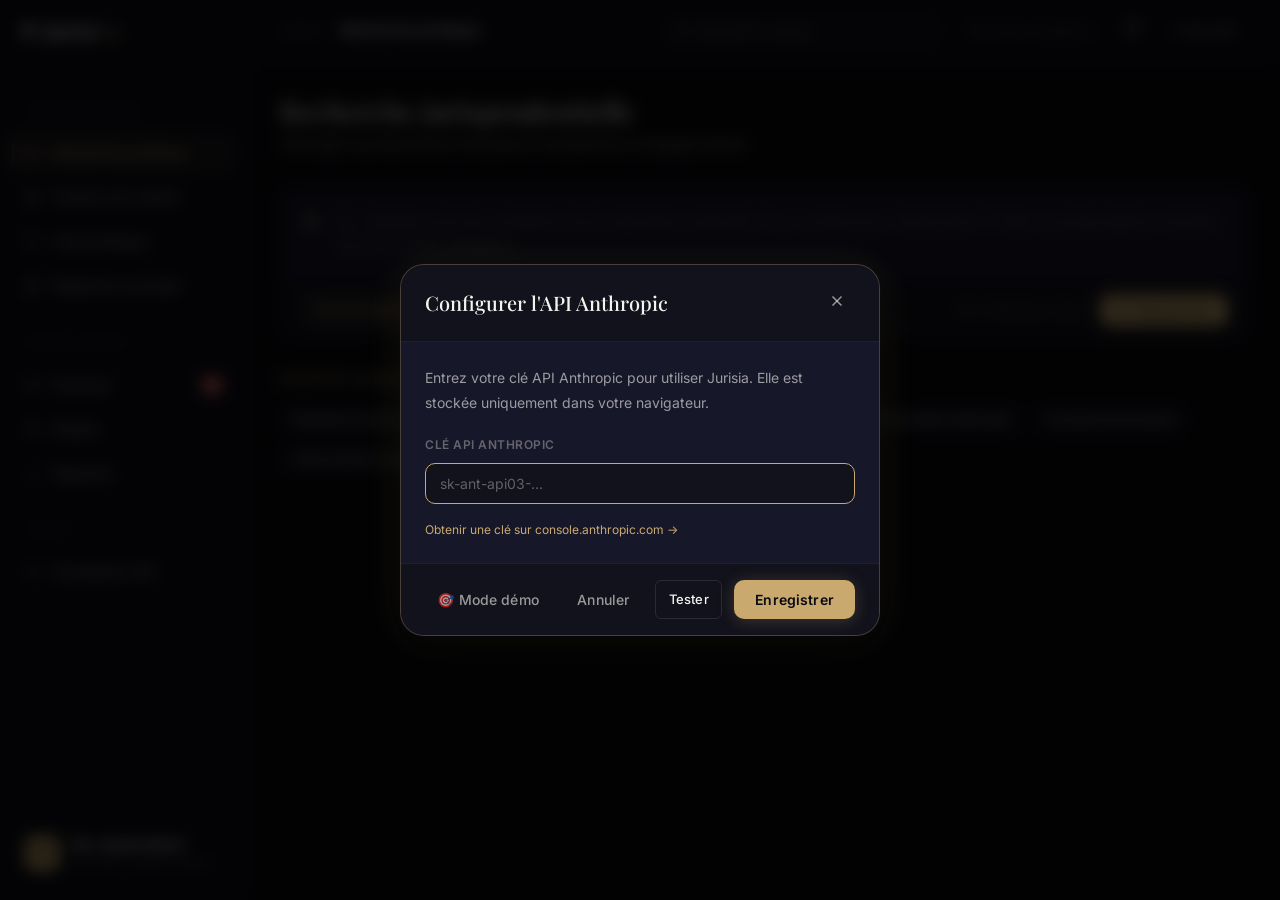
==== dashboard.html @ a49a8536 "premier commit Jurisia" ====
<!DOCTYPE html>
<html lang="fr">
<head>
  <meta charset="UTF-8" />
  <meta name="viewport" content="width=device-width, initial-scale=1.0" />
  <title>Jurisia — Dashboard</title>
  <link rel="stylesheet" href="styles.css" />
</head>
<body>

<div class="app-shell">

  <!-- ══ SIDEBAR ══ -->
  <aside class="sidebar" id="sidebar">
    <div class="sidebar-header">
      <a href="index.html" class="logo">
        <span class="logo-icon">⚖</span>
        Jurisi<span class="logo-accent">a</span>
      </a>
    </div>

    <nav class="sidebar-nav">
      <span class="nav-group-label">Tableau de bord</span>
      <div class="nav-item active" data-view="recherche">
        <svg width="17" height="17" viewBox="0 0 24 24" fill="none" stroke="currentColor" stroke-width="1.8"><circle cx="11" cy="11" r="8"/><path d="m21 21-4.35-4.35"/></svg>
        Recherche juridique
      </div>
      <div class="nav-item" data-view="analyse">
        <svg width="17" height="17" viewBox="0 0 24 24" fill="none" stroke="currentColor" stroke-width="1.8"><path d="M14 2H6a2 2 0 0 0-2 2v16a2 2 0 0 0 2 2h12a2 2 0 0 0 2-2V8z"/><polyline points="14 2 14 8 20 8"/><line x1="16" y1="13" x2="8" y2="13"/><line x1="16" y1="17" x2="8" y2="17"/></svg>
        Analyse de contrat
      </div>
      <div class="nav-item" data-view="chat">
        <svg width="17" height="17" viewBox="0 0 24 24" fill="none" stroke="currentColor" stroke-width="1.8"><path d="M21 15a2 2 0 0 1-2 2H7l-4 4V5a2 2 0 0 1 2-2h14a2 2 0 0 1 2 2z"/></svg>
        Chat juridique
      </div>
      <div class="nav-item" data-view="redaction">
        <svg width="17" height="17" viewBox="0 0 24 24" fill="none" stroke="currentColor" stroke-width="1.8"><path d="M11 4H4a2 2 0 0 0-2 2v14a2 2 0 0 0 2 2h14a2 2 0 0 0 2-2v-7"/><path d="M18.5 2.5a2.121 2.121 0 0 1 3 3L12 15l-4 1 1-4 9.5-9.5z"/></svg>
        Rédaction assistée
      </div>

      <span class="nav-group-label">Espace cabinet</span>
      <div class="nav-item" data-view="dossiers">
        <svg width="17" height="17" viewBox="0 0 24 24" fill="none" stroke="currentColor" stroke-width="1.8"><path d="M22 19a2 2 0 0 1-2 2H4a2 2 0 0 1-2-2V5a2 2 0 0 1 2-2h5l2 3h9a2 2 0 0 1 2 2z"/></svg>
        Dossiers
        <span class="nav-badge">12</span>
      </div>
      <div class="nav-item" data-view="equipe">
        <svg width="17" height="17" viewBox="0 0 24 24" fill="none" stroke="currentColor" stroke-width="1.8"><path d="M17 21v-2a4 4 0 0 0-4-4H5a4 4 0 0 0-4 4v2"/><circle cx="9" cy="7" r="4"/><path d="M23 21v-2a4 4 0 0 0-3-3.87"/><path d="M16 3.13a4 4 0 0 1 0 7.75"/></svg>
        Équipe
      </div>
      <div class="nav-item" data-view="rapports">
        <svg width="17" height="17" viewBox="0 0 24 24" fill="none" stroke="currentColor" stroke-width="1.8"><line x1="18" y1="20" x2="18" y2="10"/><line x1="12" y1="20" x2="12" y2="4"/><line x1="6" y1="20" x2="6" y2="14"/></svg>
        Rapports
      </div>

      <span class="nav-group-label">Compte</span>
      <div class="nav-item" data-view="parametres">
        <svg width="17" height="17" viewBox="0 0 24 24" fill="none" stroke="currentColor" stroke-width="1.8"><circle cx="12" cy="12" r="3"/><path d="M19.07 4.93a10 10 0 0 1 0 14.14M4.93 4.93a10 10 0 0 0 0 14.14"/><path d="M12 2v2M12 20v2M2 12h2M20 12h2"/></svg>
        Paramètres API
      </div>
    </nav>

    <div class="sidebar-footer">
      <div class="user-card">
        <div class="user-avatar">SM</div>
        <div class="user-info">
          <div class="user-name">Me. Sophie Martin</div>
          <div class="user-role">Associée · Cabinet Dupont</div>
        </div>
      </div>
    </div>
  </aside>

  <!-- ══ TOPBAR ══ -->
  <header class="topbar">
    <div class="topbar-breadcrumb">
      <span class="breadcrumb-root">Jurisia</span>
      <span class="breadcrumb-sep">›</span>
      <span class="breadcrumb-current" id="breadcrumbCurrent">Recherche juridique</span>
    </div>
    <div class="topbar-search">
      <svg width="15" height="15" viewBox="0 0 24 24" fill="none" stroke="currentColor" stroke-width="2"><circle cx="11" cy="11" r="8"/><path d="m21 21-4.35-4.35"/></svg>
      <input type="text" placeholder="Recherche rapide…" id="topbarSearch" />
    </div>
    <div class="topbar-actions">
      <div class="api-status" id="apiStatusBtn" title="Configurer l'API">
        <div class="api-status-dot" id="apiStatusDot"></div>
        <span id="apiStatusText">API non configurée</span>
      </div>
      <button class="btn-icon" title="Notifications" style="position:relative;" id="notifBtn">
        <svg width="18" height="18" viewBox="0 0 24 24" fill="none" stroke="currentColor" stroke-width="1.8"><path d="M18 8A6 6 0 0 0 6 8c0 7-3 9-3 9h18s-3-2-3-9"/><path d="M13.73 21a2 2 0 0 1-3.46 0"/></svg>
        <span class="notif-dot"></span>
      </button>
      <a href="index.html" class="btn btn-ghost btn-sm">← Accueil</a>
    </div>
  </header>

  <!-- ══ MAIN CONTENT ══ -->
  <main class="main-content" id="mainContent">

    <!-- ────── VIEW: RECHERCHE ────── -->
    <section class="view active" id="view-recherche">
      <div class="view-header">
        <div>
          <h1 class="view-title">Recherche jurisprudentielle</h1>
          <p class="view-subtitle">Interrogez la jurisprudence française et européenne en langage naturel</p>
        </div>
      </div>

      <div class="search-bar-wrap">
        <div class="search-bar-inner">
          <svg width="20" height="20" viewBox="0 0 24 24" fill="none" stroke="currentColor" stroke-width="1.8"><circle cx="11" cy="11" r="8"/><path d="m21 21-4.35-4.35"/></svg>
          <textarea
            id="searchQuery"
            class="search-textarea"
            placeholder="Ex : Quelles sont les conditions de la résolution judiciaire d'un contrat pour inexécution ? Citez la jurisprudence récente de la Cour de cassation."
            rows="2"
          ></textarea>
        </div>
        <div class="search-bar-footer">
          <div class="source-chips">
            <label class="chip active"><input type="checkbox" value="cassation" checked class="src-filter" hidden /> Cour de cassation</label>
            <label class="chip active"><input type="checkbox" value="conseil_etat" checked class="src-filter" hidden /> Conseil d'État</label>
            <label class="chip active"><input type="checkbox" value="cjue" checked class="src-filter" hidden /> CJUE</label>
            <label class="chip"><input type="checkbox" value="legifrance" class="src-filter" hidden /> Légifrance</label>
          </div>
          <div style="display:flex;align-items:center;gap:var(--space-3);">
            <span class="search-hint">⌘ + Entrée pour lancer</span>
            <button class="btn btn-primary btn-sm" id="searchBtn">
              <svg width="15" height="15" viewBox="0 0 24 24" fill="none" stroke="currentColor" stroke-width="2.5"><circle cx="11" cy="11" r="8"/><path d="m21 21-4.35-4.35"/></svg>
              Rechercher
            </button>
          </div>
        </div>
      </div>

      <!-- Loading -->
      <div id="searchLoading" class="hidden" style="display:flex;align-items:center;gap:var(--space-4);padding:var(--space-8) 0;color:var(--text-2);font-size:14px;">
        <div class="spinner"></div>
        <span>Analyse de la jurisprudence en cours…</span>
      </div>

      <!-- Results -->
      <div id="searchResults" class="results-section hidden">
        <div class="results-header">
          <span class="results-count" id="resultsCount"></span>
          <button class="btn btn-ghost btn-sm" id="copySearchBtn">
            <svg width="14" height="14" viewBox="0 0 24 24" fill="none" stroke="currentColor" stroke-width="2"><rect x="9" y="9" width="13" height="13" rx="2"/><path d="M5 15H4a2 2 0 0 1-2-2V4a2 2 0 0 1 2-2h9a2 2 0 0 1 2 2v1"/></svg>
            Copier
          </button>
        </div>

        <!-- AI synthesis stream -->
        <div class="card" style="margin-bottom:var(--space-5);">
          <div style="display:flex;align-items:center;gap:var(--space-3);margin-bottom:var(--space-4);padding-bottom:var(--space-4);border-bottom:1px solid var(--border);">
            <div style="width:32px;height:32px;background:var(--gold-pale);border:1px solid var(--border-gold);border-radius:var(--r-sm);display:flex;align-items:center;justify-content:center;color:var(--gold);font-size:14px;font-weight:700;flex-shrink:0;">⚖</div>
            <span style="font-size:12px;font-weight:600;color:var(--gold);letter-spacing:0.5px;text-transform:uppercase;">Synthèse IA — Claude Opus 4.6</span>
          </div>
          <div id="searchSynthesis" class="md-content" style="font-size:14px;line-height:1.8;"></div>
        </div>

        <!-- Individual result cards -->
        <div id="resultCards"></div>
      </div>

      <!-- Example queries -->
      <div id="searchPlaceholder" style="margin-top:var(--space-8);">
        <p class="section-label" style="margin-bottom:var(--space-4);">Requêtes suggérées</p>
        <div style="display:flex;flex-wrap:wrap;gap:var(--space-3);">
          <button class="chip" data-query="Conditions de résiliation anticipée d'un contrat à durée déterminée">Résiliation anticipée CDT</button>
          <button class="chip" data-query="Responsabilité délictuelle du commettant du fait de ses préposés selon la jurisprudence récente">Responsabilité du commettant</button>
          <button class="chip" data-query="Validité et limites des clauses de non-concurrence en droit du travail français">Clause de non-concurrence</button>
          <button class="chip" data-query="Prescription de l'action en responsabilité civile extracontractuelle : délais et point de départ">Prescription délictuelle</button>
          <button class="chip" data-query="Conditions d'application du principe de précaution en droit administratif">Principe de précaution</button>
          <button class="chip" data-query="Nullité d'une clause abusive dans un contrat de consommation selon la CJUE">Clause abusive CJUE</button>
        </div>
      </div>
    </section>

    <!-- ────── VIEW: ANALYSE ────── -->
    <section class="view" id="view-analyse">
      <div class="view-header">
        <div>
          <h1 class="view-title">Analyse de contrat</h1>
          <p class="view-subtitle">Score de risque IA, détection des clauses critiques, recommandations de négociation</p>
        </div>
      </div>

      <div class="two-col" style="align-items:start;">
        <!-- Left: Upload + Config -->
        <div style="display:flex;flex-direction:column;gap:var(--space-5);">
          <div class="upload-zone" id="uploadZone">
            <input type="file" id="fileInput" accept=".pdf,.doc,.docx,.txt,.eml" />
            <div class="upload-icon">
              <svg width="26" height="26" viewBox="0 0 24 24" fill="none" stroke="currentColor" stroke-width="1.6"><path d="M21 15v4a2 2 0 0 1-2 2H5a2 2 0 0 1-2-2v-4"/><polyline points="17 8 12 3 7 8"/><line x1="12" y1="3" x2="12" y2="15"/></svg>
            </div>
            <h3>Déposez votre document</h3>
            <p>PDF, Word, e-mail — jusqu'à 1 000 pages<br/><span class="link">ou parcourir vos fichiers</span></p>
          </div>

          <!-- File info (shown after upload) -->
          <div id="fileInfo" class="card hidden" style="display:flex;align-items:center;gap:var(--space-4);">
            <div style="width:40px;height:40px;background:var(--gold-pale);border:1px solid var(--border-gold);border-radius:var(--r-md);display:flex;align-items:center;justify-content:center;color:var(--gold);flex-shrink:0;">
              <svg width="20" height="20" viewBox="0 0 24 24" fill="none" stroke="currentColor" stroke-width="1.8"><path d="M14 2H6a2 2 0 0 0-2 2v16a2 2 0 0 0 2 2h12a2 2 0 0 0 2-2V8z"/><polyline points="14 2 14 8 20 8"/></svg>
            </div>
            <div style="flex:1;overflow:hidden;">
              <div id="fileName" style="font-size:14px;font-weight:500;color:var(--text);white-space:nowrap;overflow:hidden;text-overflow:ellipsis;"></div>
              <div id="fileSize" style="font-size:12px;color:var(--text-3);"></div>
            </div>
            <button class="btn-icon" id="removeFile" title="Supprimer">
              <svg width="16" height="16" viewBox="0 0 24 24" fill="none" stroke="currentColor" stroke-width="2"><line x1="18" y1="6" x2="6" y2="18"/><line x1="6" y1="6" x2="18" y2="18"/></svg>
            </button>
          </div>

          <div class="config-panel">
            <p class="config-title">Options d'analyse</p>
            <div class="config-options">
              <label class="config-opt"><input type="checkbox" id="optClauses" checked /> Clauses clés et risques individuels</label>
              <label class="config-opt"><input type="checkbox" id="optScore" checked /> Score de risque global (0–100)</label>
              <label class="config-opt"><input type="checkbox" id="optJuris" checked /> Références jurisprudentielles</label>
              <label class="config-opt"><input type="checkbox" id="optReco" checked /> Recommandations de négociation</label>
            </div>
            <div style="display:flex;flex-direction:column;gap:var(--space-2);margin-bottom:var(--space-5);">
              <label class="field-label" style="font-size:11px;color:var(--text-3);text-transform:uppercase;letter-spacing:0.5px;">Langue de sortie</label>
              <select class="editor-select" id="analysisLang">
                <option value="fr">Français</option>
                <option value="en">English</option>
              </select>
            </div>
            <button class="btn btn-primary btn-full" id="analyzeBtn">
              <svg width="16" height="16" viewBox="0 0 24 24" fill="none" stroke="currentColor" stroke-width="2"><path d="M12 2L2 7l10 5 10-5-10-5zM2 17l10 5 10-5M2 12l10 5 10-5"/></svg>
              Lancer l'analyse IA
            </button>
          </div>

          <!-- Demo documents -->
          <div class="card">
            <p style="font-size:11px;font-weight:600;color:var(--text-3);text-transform:uppercase;letter-spacing:0.8px;margin-bottom:var(--space-4);">Documents récents</p>
            <div style="display:flex;flex-direction:column;gap:2px;">
              <div class="result-card" style="margin:0;padding:var(--space-3) var(--space-4);" onclick="loadDemoDoc('Contrat_TechCorp_v3.pdf')">
                <div style="display:flex;align-items:center;gap:var(--space-3);">
                  <span style="color:var(--gold);font-size:14px;">📄</span>
                  <div style="flex:1;overflow:hidden;">
                    <div style="font-size:13px;font-weight:500;color:var(--text);white-space:nowrap;overflow:hidden;text-overflow:ellipsis;">Contrat_TechCorp_v3.pdf</div>
                    <div style="font-size:11px;color:var(--text-3);">Il y a 2 jours · 48 pages</div>
                  </div>
                  <span class="badge badge-high" style="font-size:10px;">Élevé</span>
                </div>
              </div>
              <div class="result-card" style="margin:0;padding:var(--space-3) var(--space-4);" onclick="loadDemoDoc('Bail_Commercial_Paris.pdf')">
                <div style="display:flex;align-items:center;gap:var(--space-3);">
                  <span style="color:var(--gold);font-size:14px;">📄</span>
                  <div style="flex:1;overflow:hidden;">
                    <div style="font-size:13px;font-weight:500;color:var(--text);white-space:nowrap;overflow:hidden;text-overflow:ellipsis;">Bail_Commercial_Paris.pdf</div>
                    <div style="font-size:11px;color:var(--text-3);">Il y a 5 jours · 12 pages</div>
                  </div>
                  <span class="badge badge-medium" style="font-size:10px;">Moyen</span>
                </div>
              </div>
            </div>
          </div>
        </div>

        <!-- Right: Results -->
        <div id="analyseResultsWrap">
          <!-- Placeholder -->
          <div id="analysePlaceholder" class="card" style="text-align:center;padding:var(--space-16) var(--space-8);">
            <div style="font-size:48px;margin-bottom:var(--space-4);opacity:0.3;">⚖</div>
            <p style="color:var(--text-3);font-size:14px;">Déposez un document et lancez l'analyse pour obtenir le score de risque et les recommandations</p>
          </div>

          <!-- Loading -->
          <div id="analyseLoading" class="card hidden" style="display:flex;flex-direction:column;align-items:center;justify-content:center;padding:var(--space-16);gap:var(--space-5);">
            <div class="spinner spinner-lg"></div>
            <div style="text-align:center;">
              <p style="font-weight:500;color:var(--text);margin-bottom:4px;" id="analyseLoadingStep">Lecture du document…</p>
              <p style="font-size:13px;color:var(--text-3);">Analyse IA en cours, veuillez patienter</p>
            </div>
          </div>

          <!-- Results -->
          <div id="analyseResults" class="hidden">
            <!-- Header: score + doc name -->
            <div class="analysis-results">
              <div class="analysis-results-header">
                <div class="score-circle" id="scoreCircle">
                  <div class="score-inner">
                    <span class="score-value" id="scoreValue">—</span>
                    <span class="score-label">Risque</span>
                  </div>
                </div>
                <div style="flex:1;">
                  <h3 style="font-family:'Playfair Display',serif;font-size:18px;margin-bottom:4px;" id="analyseDocTitle">Analyse du document</h3>
                  <p style="font-size:13px;color:var(--text-3);" id="analyseDocMeta"></p>
                  <div style="display:flex;gap:var(--space-2);margin-top:var(--space-3);flex-wrap:wrap;" id="analyseBadges"></div>
                </div>
                <div style="display:flex;flex-direction:column;gap:var(--space-2);">
                  <button class="btn btn-outline btn-sm" id="exportPdfBtn">
                    <svg width="14" height="14" viewBox="0 0 24 24" fill="none" stroke="currentColor" stroke-width="2"><path d="M14 2H6a2 2 0 0 0-2 2v16a2 2 0 0 0 2 2h12a2 2 0 0 0 2-2V8z"/><polyline points="14 2 14 8 20 8"/></svg>
                    Rapport PDF
                  </button>
                  <button class="btn btn-ghost btn-sm" id="copyAnalyseBtn">
                    <svg width="14" height="14" viewBox="0 0 24 24" fill="none" stroke="currentColor" stroke-width="2"><rect x="9" y="9" width="13" height="13" rx="2"/><path d="M5 15H4a2 2 0 0 1-2-2V4a2 2 0 0 1 2-2h9a2 2 0 0 1 2 2v1"/></svg>
                    Copier
                  </button>
                </div>
              </div>

              <!-- Tabs -->
              <div class="analysis-tabs">
                <button class="analysis-tab active" data-tab="synthese">Synthèse</button>
                <button class="analysis-tab" data-tab="clauses">Clauses</button>
                <button class="analysis-tab" data-tab="juris">Jurisprudence</button>
                <button class="analysis-tab" data-tab="reco">Recommandations</button>
              </div>

              <!-- Tab: Synthèse (streaming) -->
              <div class="analysis-tab-content active" id="tab-synthese">
                <div id="analyseStream" class="md-content" style="font-size:14px;line-height:1.85;min-height:120px;"></div>
              </div>

              <!-- Tab: Clauses -->
              <div class="analysis-tab-content" id="tab-clauses">
                <div id="clausesList">
                  <!-- Injected by JS -->
                </div>
              </div>

              <!-- Tab: Jurisprudence -->
              <div class="analysis-tab-content" id="tab-juris">
                <div id="jurisCards" style="display:flex;flex-direction:column;gap:var(--space-4);">
                  <!-- Injected by JS -->
                </div>
              </div>

              <!-- Tab: Recommandations -->
              <div class="analysis-tab-content" id="tab-reco">
                <div id="recoList" class="md-content" style="font-size:14px;line-height:1.85;">
                  <!-- Injected by JS -->
                </div>
              </div>
            </div>
          </div>
        </div>
      </div>
    </section>

    <!-- ────── VIEW: CHAT ────── -->
    <section class="view" id="view-chat">
      <div class="view-header">
        <div>
          <h1 class="view-title">Chat juridique</h1>
          <p class="view-subtitle">Votre assistant IA en droit français et européen, disponible 24/7</p>
        </div>
        <button class="btn btn-outline btn-sm" id="newChatBtn">
          <svg width="15" height="15" viewBox="0 0 24 24" fill="none" stroke="currentColor" stroke-width="2"><line x1="12" y1="5" x2="12" y2="19"/><line x1="5" y1="12" x2="19" y2="12"/></svg>
          Nouvelle conversation
        </button>
      </div>

      <div class="chat-layout">
        <!-- Conversation list -->
        <div class="chat-sidebar">
          <div class="chat-sidebar-header">
            <p style="font-size:11px;font-weight:600;color:var(--text-3);text-transform:uppercase;letter-spacing:0.8px;">Conversations</p>
          </div>
          <div class="chat-list" id="chatList">
            <div class="chat-list-item active">
              <div class="chat-item-title">Clause de non-concurrence</div>
              <div class="chat-item-date">Aujourd'hui</div>
              <div class="chat-item-preview">Quelles sont les conditions de validité…</div>
            </div>
            <div class="chat-list-item">
              <div class="chat-item-title">Résiliation bail commercial</div>
              <div class="chat-item-date">Hier</div>
              <div class="chat-item-preview">L'article L145-4 prévoit-il…</div>
            </div>
            <div class="chat-list-item">
              <div class="chat-item-title">Prescription action en garantie</div>
              <div class="chat-item-date">12 mars 2026</div>
              <div class="chat-item-preview">Quel est le délai pour agir…</div>
            </div>
            <div class="chat-list-item">
              <div class="chat-item-title">RGPD — transfert de données UE</div>
              <div class="chat-item-date">10 mars 2026</div>
              <div class="chat-item-preview">La Cour de Justice a jugé que…</div>
            </div>
          </div>
        </div>

        <!-- Chat main -->
        <div class="chat-main">
          <div class="chat-messages" id="chatMessages">
            <!-- Welcome message -->
            <div class="message ai">
              <div class="message-avatar">⚖</div>
              <div>
                <div class="message-bubble md-content">
                  <p>Bonjour, Maître Martin. Je suis <strong>Jurisia</strong>, votre assistant juridique IA spécialisé en droit français et européen.</p>
                  <p>Je peux vous aider à :</p>
                  <ul>
                    <li>Rechercher et analyser la jurisprudence (Cass., CE, CJUE)</li>
                    <li>Répondre à vos questions de droit civil, commercial, social ou administratif</li>
                    <li>Analyser des clauses spécifiques d'un contrat</li>
                    <li>Rédiger ou relire des actes juridiques</li>
                  </ul>
                  <p>Comment puis-je vous assister aujourd'hui ?</p>
                </div>
                <div class="message-time">Jurisia · maintenant</div>
              </div>
            </div>
          </div>

          <!-- Input area -->
          <div class="chat-input-area">
            <div id="chatContextPill" class="hidden">
              <div class="chat-context-pill">
                <svg width="13" height="13" viewBox="0 0 24 24" fill="none" stroke="currentColor" stroke-width="2"><path d="M14 2H6a2 2 0 0 0-2 2v16a2 2 0 0 0 2 2h12a2 2 0 0 0 2-2V8z"/><polyline points="14 2 14 8 20 8"/></svg>
                <span id="chatContextName">Document.pdf</span>
                <button onclick="removeChatContext()">✕</button>
              </div>
            </div>
            <div class="chat-input-row">
              <button class="btn-icon" id="attachFileBtn" title="Attacher un document">
                <svg width="18" height="18" viewBox="0 0 24 24" fill="none" stroke="currentColor" stroke-width="1.8"><path d="m21.44 11.05-9.19 9.19a6 6 0 0 1-8.49-8.49l9.19-9.19a4 4 0 0 1 5.66 5.66l-9.2 9.19a2 2 0 0 1-2.83-2.83l8.49-8.48"/></svg>
              </button>
              <textarea
                id="chatInput"
                placeholder="Posez votre question juridique… (Cmd+Entrée pour envoyer)"
                rows="1"
              ></textarea>
              <button class="btn btn-primary" id="chatSendBtn" style="padding:11px 16px;flex-shrink:0;">
                <svg width="16" height="16" viewBox="0 0 24 24" fill="none" stroke="currentColor" stroke-width="2.5"><line x1="22" y1="2" x2="11" y2="13"/><polygon points="22 2 15 22 11 13 2 9 22 2"/></svg>
              </button>
            </div>
            <div style="margin-top:var(--space-2);font-size:11px;color:var(--text-4);text-align:center;">
              Jurisia peut faire des erreurs. Vérifiez les informations juridiques importantes auprès des sources officielles.
            </div>
          </div>
        </div>
      </div>
    </section>

    <!-- ────── VIEW: RÉDACTION ────── -->
    <section class="view" id="view-redaction">
      <div class="view-header">
        <div>
          <h1 class="view-title">Rédaction assistée</h1>
          <p class="view-subtitle">Générez et rédigez des actes juridiques avec l'aide de l'IA</p>
        </div>
        <div style="display:flex;gap:var(--space-3);">
          <button class="btn btn-outline btn-sm" id="clearEditorBtn">Effacer</button>
          <button class="btn btn-primary btn-sm" id="exportDocBtn">
            <svg width="14" height="14" viewBox="0 0 24 24" fill="none" stroke="currentColor" stroke-width="2"><path d="M21 15v4a2 2 0 0 1-2 2H5a2 2 0 0 1-2-2v-4"/><polyline points="7 10 12 15 17 10"/><line x1="12" y1="15" x2="12" y2="3"/></svg>
            Exporter
          </button>
        </div>
      </div>

      <div class="editor-layout">
        <!-- Config panel -->
        <div class="editor-panel">
          <div class="editor-panel-header">
            <h4>Configuration</h4>
          </div>
          <div class="editor-config">
            <div class="field-group">
              <label class="field-label">Type d'acte</label>
              <select class="editor-select" id="actType">
                <option value="">— Sélectionner —</option>
                <option value="assignation">Assignation en justice</option>
                <option value="contrat_prestation">Contrat de prestation</option>
                <option value="mise_en_demeure">Mise en demeure</option>
                <option value="conclusions">Conclusions en défense</option>
                <option value="ccession_parts">Cession de parts sociales</option>
                <option value="nda">Accord de confidentialité (NDA)</option>
                <option value="transaction">Protocole transactionnel</option>
                <option value="bail_commercial">Bail commercial</option>
              </select>
            </div>
            <div class="field-group">
              <label class="field-label">Parties</label>
              <input class="input" type="text" id="actParties" placeholder="Ex: SARL Dupont / SAS Martin" />
            </div>
            <div class="field-group">
              <label class="field-label">Contexte / Instructions</label>
              <textarea class="input" id="actContext" placeholder="Décrivez les éléments essentiels de l'acte à rédiger…" rows="4"></textarea>
            </div>
            <div class="field-group">
              <label class="field-label">Juridiction</label>
              <select class="editor-select" id="actJuridiction">
                <option value="fr">Droit français</option>
                <option value="eu">Droit européen</option>
                <option value="fr_eu">Droit français + européen</option>
              </select>
            </div>
            <button class="btn btn-primary btn-full" id="generateBtn">
              <svg width="15" height="15" viewBox="0 0 24 24" fill="none" stroke="currentColor" stroke-width="2"><path d="M12 2L2 7l10 5 10-5-10-5zM2 17l10 5 10-5M2 12l10 5 10-5"/></svg>
              Générer l'acte
            </button>
          </div>
        </div>

        <!-- Editor -->
        <div class="editor-main">
          <div class="editor-toolbar">
            <button class="btn-icon btn-sm" title="Gras"><svg width="14" height="14" viewBox="0 0 24 24" fill="none" stroke="currentColor" stroke-width="2.5"><path d="M6 4h8a4 4 0 0 1 4 4 4 4 0 0 1-4 4H6z"/><path d="M6 12h9a4 4 0 0 1 4 4 4 4 0 0 1-4 4H6z"/></svg></button>
            <button class="btn-icon btn-sm" title="Italique"><svg width="14" height="14" viewBox="0 0 24 24" fill="none" stroke="currentColor" stroke-width="2.5"><line x1="19" y1="4" x2="10" y2="4"/><line x1="14" y1="20" x2="5" y2="20"/><line x1="15" y1="4" x2="9" y2="20"/></svg></button>
            <button class="btn-icon btn-sm" title="Souligné"><svg width="14" height="14" viewBox="0 0 24 24" fill="none" stroke="currentColor" stroke-width="2.5"><path d="M6 3v7a6 6 0 0 0 6 6 6 6 0 0 0 6-6V3"/><line x1="4" y1="21" x2="20" y2="21"/></svg></button>
            <div class="toolbar-sep"></div>
            <button class="btn-icon btn-sm" title="Liste"><svg width="14" height="14" viewBox="0 0 24 24" fill="none" stroke="currentColor" stroke-width="2"><line x1="8" y1="6" x2="21" y2="6"/><line x1="8" y1="12" x2="21" y2="12"/><line x1="8" y1="18" x2="21" y2="18"/><line x1="3" y1="6" x2="3.01" y2="6"/><line x1="3" y1="12" x2="3.01" y2="12"/><line x1="3" y1="18" x2="3.01" y2="18"/></svg></button>
            <div class="toolbar-sep"></div>
            <button class="btn-icon btn-sm" id="aiSuggestBtn" title="Suggestion IA" style="color:var(--gold);">
              <svg width="14" height="14" viewBox="0 0 24 24" fill="none" stroke="currentColor" stroke-width="2"><path d="M12 2L2 7l10 5 10-5-10-5zM2 17l10 5 10-5M2 12l10 5 10-5"/></svg>
            </button>
            <span style="font-size:11px;color:var(--text-3);margin-left:4px;">Suggestion IA</span>
          </div>
          <div class="editor-area" style="position:relative;">
            <textarea
              id="editorContent"
              class="editor-textarea"
              placeholder="Votre document juridique apparaîtra ici après génération, ou commencez à rédiger directement…"
            ></textarea>
            <!-- AI suggestion overlay -->
            <div class="ai-suggestion-overlay hidden" id="aiSuggestionBox">
              <div class="suggestion-header">✦ Suggestion Jurisia</div>
              <div class="suggestion-text" id="suggestionText">Chargement…</div>
              <div class="suggestion-actions">
                <button class="btn btn-primary btn-sm" id="acceptSuggestion">Insérer</button>
                <button class="btn btn-ghost btn-sm" id="dismissSuggestion">Ignorer</button>
              </div>
            </div>
          </div>
          <div class="editor-footer">
            <span id="wordCount">0 mots</span>
            <span id="editorStatus" style="color:var(--text-3);">Prêt</span>
          </div>
        </div>
      </div>
    </section>

    <!-- ────── VIEW: DOSSIERS ────── -->
    <section class="view" id="view-dossiers">
      <div class="view-header">
        <div>
          <h1 class="view-title">Dossiers</h1>
          <p class="view-subtitle">Gestion centralisée de tous vos dossiers et contrats</p>
        </div>
        <button class="btn btn-primary btn-sm">
          <svg width="14" height="14" viewBox="0 0 24 24" fill="none" stroke="currentColor" stroke-width="2.5"><line x1="12" y1="5" x2="12" y2="19"/><line x1="5" y1="12" x2="19" y2="12"/></svg>
          Nouveau dossier
        </button>
      </div>

      <div style="display:grid;grid-template-columns:repeat(4,1fr);gap:var(--space-4);margin-bottom:var(--space-8);">
        <div class="card"><div style="font-size:28px;font-weight:700;font-family:'Playfair Display',serif;color:var(--gold);">47</div><div style="font-size:13px;color:var(--text-3);margin-top:4px;">Dossiers actifs</div></div>
        <div class="card"><div style="font-size:28px;font-weight:700;font-family:'Playfair Display',serif;color:var(--risk-critical);">3</div><div style="font-size:13px;color:var(--text-3);margin-top:4px;">Alertes critiques</div></div>
        <div class="card"><div style="font-size:28px;font-weight:700;font-family:'Playfair Display',serif;color:var(--text);">12</div><div style="font-size:13px;color:var(--text-3);margin-top:4px;">Analyses ce mois</div></div>
        <div class="card"><div style="font-size:28px;font-weight:700;font-family:'Playfair Display',serif;color:var(--risk-low);">94%</div><div style="font-size:13px;color:var(--text-3);margin-top:4px;">Temps économisé</div></div>
      </div>

      <div class="card" style="overflow:auto;">
        <table style="width:100%;border-collapse:collapse;font-size:14px;">
          <thead>
            <tr style="border-bottom:1px solid var(--border);">
              <th style="text-align:left;padding:12px 16px;font-size:11px;color:var(--text-3);font-weight:600;text-transform:uppercase;letter-spacing:0.8px;">Dossier</th>
              <th style="text-align:left;padding:12px 16px;font-size:11px;color:var(--text-3);font-weight:600;text-transform:uppercase;letter-spacing:0.8px;">Client</th>
              <th style="text-align:left;padding:12px 16px;font-size:11px;color:var(--text-3);font-weight:600;text-transform:uppercase;letter-spacing:0.8px;">Statut</th>
              <th style="text-align:left;padding:12px 16px;font-size:11px;color:var(--text-3);font-weight:600;text-transform:uppercase;letter-spacing:0.8px;">Risque</th>
              <th style="text-align:left;padding:12px 16px;font-size:11px;color:var(--text-3);font-weight:600;text-transform:uppercase;letter-spacing:0.8px;">Mis à jour</th>
            </tr>
          </thead>
          <tbody>
            <tr style="border-bottom:1px solid var(--border);">
              <td style="padding:14px 16px;color:var(--text);font-weight:500;">Acquisition TechCorp / SaaS</td>
              <td style="padding:14px 16px;color:var(--text-2);">TechCorp SAS</td>
              <td style="padding:14px 16px;"><span class="badge" style="background:rgba(79,142,247,0.12);color:#4f8ef7;">En cours</span></td>
              <td style="padding:14px 16px;"><span class="badge badge-critical">Critique</span></td>
              <td style="padding:14px 16px;color:var(--text-3);font-size:13px;">Aujourd'hui</td>
            </tr>
            <tr style="border-bottom:1px solid var(--border);">
              <td style="padding:14px 16px;color:var(--text);font-weight:500;">Bail commercial — Rue de Rivoli</td>
              <td style="padding:14px 16px;color:var(--text-2);">SARL Lumière</td>
              <td style="padding:14px 16px;"><span class="badge" style="background:rgba(201,168,42,0.12);color:var(--risk-medium);">En attente</span></td>
              <td style="padding:14px 16px;"><span class="badge badge-medium">Moyen</span></td>
              <td style="padding:14px 16px;color:var(--text-3);font-size:13px;">Hier</td>
            </tr>
            <tr style="border-bottom:1px solid var(--border);">
              <td style="padding:14px 16px;color:var(--text);font-weight:500;">Litige fournisseur — Contrat fournitures</td>
              <td style="padding:14px 16px;color:var(--text-2);">Groupe Horizon</td>
              <td style="padding:14px 16px;"><span class="badge" style="background:rgba(77,174,133,0.12);color:var(--risk-low);">Clôturé</span></td>
              <td style="padding:14px 16px;"><span class="badge badge-low">Faible</span></td>
              <td style="padding:14px 16px;color:var(--text-3);font-size:13px;">12 mars</td>
            </tr>
            <tr style="border-bottom:1px solid var(--border);">
              <td style="padding:14px 16px;color:var(--text);font-weight:500;">RGPD — Audit de conformité DPO</td>
              <td style="padding:14px 16px;color:var(--text-2);">Meditech France</td>
              <td style="padding:14px 16px;"><span class="badge" style="background:rgba(79,142,247,0.12);color:#4f8ef7;">En cours</span></td>
              <td style="padding:14px 16px;"><span class="badge badge-high">Élevé</span></td>
              <td style="padding:14px 16px;color:var(--text-3);font-size:13px;">10 mars</td>
            </tr>
            <tr>
              <td style="padding:14px 16px;color:var(--text);font-weight:500;">Cession de parts — Société Dupont & Fils</td>
              <td style="padding:14px 16px;color:var(--text-2);">Famille Dupont</td>
              <td style="padding:14px 16px;"><span class="badge" style="background:rgba(201,168,42,0.12);color:var(--risk-medium);">En attente</span></td>
              <td style="padding:14px 16px;"><span class="badge badge-medium">Moyen</span></td>
              <td style="padding:14px 16px;color:var(--text-3);font-size:13px;">8 mars</td>
            </tr>
          </tbody>
        </table>
      </div>
    </section>

    <!-- ────── VIEW: ÉQUIPE ────── -->
    <section class="view" id="view-equipe">
      <div class="view-header">
        <div>
          <h1 class="view-title">Équipe</h1>
          <p class="view-subtitle">Gestion des membres et des permissions</p>
        </div>
        <button class="btn btn-primary btn-sm">
          <svg width="14" height="14" viewBox="0 0 24 24" fill="none" stroke="currentColor" stroke-width="2.5"><line x1="12" y1="5" x2="12" y2="19"/><line x1="5" y1="12" x2="19" y2="12"/></svg>
          Inviter un membre
        </button>
      </div>
      <div class="card" style="overflow:auto;margin-bottom:var(--space-6);">
        <table style="width:100%;border-collapse:collapse;font-size:14px;">
          <thead>
            <tr style="border-bottom:1px solid var(--border);">
              <th style="text-align:left;padding:12px 16px;font-size:11px;color:var(--text-3);font-weight:600;text-transform:uppercase;letter-spacing:0.8px;">Membre</th>
              <th style="text-align:left;padding:12px 16px;font-size:11px;color:var(--text-3);font-weight:600;text-transform:uppercase;letter-spacing:0.8px;">Rôle</th>
              <th style="text-align:left;padding:12px 16px;font-size:11px;color:var(--text-3);font-weight:600;text-transform:uppercase;letter-spacing:0.8px;">Statut</th>
              <th style="text-align:left;padding:12px 16px;font-size:11px;color:var(--text-3);font-weight:600;text-transform:uppercase;letter-spacing:0.8px;">Dossiers actifs</th>
              <th style="text-align:left;padding:12px 16px;font-size:11px;color:var(--text-3);font-weight:600;text-transform:uppercase;letter-spacing:0.8px;">Dernière activité</th>
            </tr>
          </thead>
          <tbody>
            <tr style="border-bottom:1px solid var(--border);">
              <td style="padding:14px 16px;"><div style="display:flex;align-items:center;gap:var(--space-3);"><div class="user-avatar" style="width:32px;height:32px;font-size:12px;">SM</div><div><div style="font-weight:500;color:var(--text);">Me. Sophie Martin</div><div style="font-size:12px;color:var(--text-3);">s.martin@cabinet.fr</div></div></div></td>
              <td style="padding:14px 16px;"><span class="badge badge-gold">Associée</span></td>
              <td style="padding:14px 16px;"><span style="display:flex;align-items:center;gap:6px;font-size:13px;color:var(--risk-low);"><span style="width:7px;height:7px;background:var(--risk-low);border-radius:50%;"></span>Actif</span></td>
              <td style="padding:14px 16px;color:var(--text-2);">18</td>
              <td style="padding:14px 16px;color:var(--text-3);font-size:13px;">Maintenant</td>
            </tr>
            <tr style="border-bottom:1px solid var(--border);">
              <td style="padding:14px 16px;"><div style="display:flex;align-items:center;gap:var(--space-3);"><div class="user-avatar" style="width:32px;height:32px;font-size:12px;background:linear-gradient(135deg,#3b5fe8,#5b8ce8);">PD</div><div><div style="font-weight:500;color:var(--text);">Me. Pierre Dubois</div><div style="font-size:12px;color:var(--text-3);">p.dubois@cabinet.fr</div></div></div></td>
              <td style="padding:14px 16px;"><span class="badge" style="background:rgba(91,140,232,0.12);color:var(--src-cassation);">Collaborateur</span></td>
              <td style="padding:14px 16px;"><span style="display:flex;align-items:center;gap:6px;font-size:13px;color:var(--risk-low);"><span style="width:7px;height:7px;background:var(--risk-low);border-radius:50%;"></span>Actif</span></td>
              <td style="padding:14px 16px;color:var(--text-2);">9</td>
              <td style="padding:14px 16px;color:var(--text-3);font-size:13px;">Il y a 2h</td>
            </tr>
            <tr style="border-bottom:1px solid var(--border);">
              <td style="padding:14px 16px;"><div style="display:flex;align-items:center;gap:var(--space-3);"><div class="user-avatar" style="width:32px;height:32px;font-size:12px;background:linear-gradient(135deg,#6dc49a,#4dae85);">AL</div><div><div style="font-weight:500;color:var(--text);">Me. Amandine Lefèvre</div><div style="font-size:12px;color:var(--text-3);">a.lefevre@cabinet.fr</div></div></div></td>
              <td style="padding:14px 16px;"><span class="badge" style="background:rgba(91,140,232,0.12);color:var(--src-cassation);">Collaboratrice</span></td>
              <td style="padding:14px 16px;"><span style="display:flex;align-items:center;gap:6px;font-size:13px;color:var(--text-3);"><span style="width:7px;height:7px;background:var(--text-3);border-radius:50%;"></span>Absent</span></td>
              <td style="padding:14px 16px;color:var(--text-2);">7</td>
              <td style="padding:14px 16px;color:var(--text-3);font-size:13px;">Hier</td>
            </tr>
            <tr>
              <td style="padding:14px 16px;"><div style="display:flex;align-items:center;gap:var(--space-3);"><div class="user-avatar" style="width:32px;height:32px;font-size:12px;background:linear-gradient(135deg,#b97cf5,#8b5cf6);">TR</div><div><div style="font-weight:500;color:var(--text);">Tom Richard</div><div style="font-size:12px;color:var(--text-3);">t.richard@cabinet.fr</div></div></div></td>
              <td style="padding:14px 16px;"><span class="badge" style="background:rgba(237,234,227,0.08);color:var(--text-3);">Stagiaire</span></td>
              <td style="padding:14px 16px;"><span style="display:flex;align-items:center;gap:6px;font-size:13px;color:var(--risk-low);"><span style="width:7px;height:7px;background:var(--risk-low);border-radius:50%;"></span>Actif</span></td>
              <td style="padding:14px 16px;color:var(--text-2);">3</td>
              <td style="padding:14px 16px;color:var(--text-3);font-size:13px;">Il y a 30min</td>
            </tr>
          </tbody>
        </table>
      </div>
    </section>

    <!-- ────── VIEW: RAPPORTS ────── -->
    <section class="view" id="view-rapports">
      <div class="view-header">
        <div>
          <h1 class="view-title">Rapports</h1>
          <p class="view-subtitle">Générez et exportez des rapports personnalisés aux couleurs de votre cabinet</p>
        </div>
      </div>
      <div class="two-col" style="align-items:start;">
        <div>
          <p class="section-label" style="margin-bottom:var(--space-4);">Modèles de rapports</p>
          <div style="display:flex;flex-direction:column;gap:var(--space-3);">
            <div class="card card-hover" style="cursor:pointer;display:flex;align-items:center;gap:var(--space-4);">
              <div style="width:40px;height:40px;background:var(--gold-pale);border:1px solid var(--border-gold);border-radius:var(--r-md);display:flex;align-items:center;justify-content:center;font-size:20px;flex-shrink:0;">📋</div>
              <div><div style="font-weight:500;color:var(--text);margin-bottom:2px;">Résumé exécutif</div><div style="font-size:13px;color:var(--text-3);">Synthèse des points clés et risques majeurs</div></div>
            </div>
            <div class="card card-hover" style="cursor:pointer;display:flex;align-items:center;gap:var(--space-4);">
              <div style="width:40px;height:40px;background:rgba(224,83,83,0.08);border:1px solid rgba(224,83,83,0.2);border-radius:var(--r-md);display:flex;align-items:center;justify-content:center;font-size:20px;flex-shrink:0;">⚠️</div>
              <div><div style="font-weight:500;color:var(--text);margin-bottom:2px;">Analyse des risques</div><div style="font-size:13px;color:var(--text-3);">Rapport détaillé clause par clause avec scores</div></div>
            </div>
            <div class="card card-hover" style="cursor:pointer;display:flex;align-items:center;gap:var(--space-4);">
              <div style="width:40px;height:40px;background:rgba(91,140,232,0.08);border:1px solid rgba(91,140,232,0.2);border-radius:var(--r-md);display:flex;align-items:center;justify-content:center;font-size:20px;flex-shrink:0;">💬</div>
              <div><div style="font-weight:500;color:var(--text);margin-bottom:2px;">Mémo de négociation</div><div style="font-size:13px;color:var(--text-3);">Points à négocier et stratégie recommandée</div></div>
            </div>
            <div class="card card-hover" style="cursor:pointer;display:flex;align-items:center;gap:var(--space-4);">
              <div style="width:40px;height:40px;background:rgba(109,196,154,0.08);border:1px solid rgba(109,196,154,0.2);border-radius:var(--r-md);display:flex;align-items:center;justify-content:center;font-size:20px;flex-shrink:0;">📊</div>
              <div><div style="font-weight:500;color:var(--text);margin-bottom:2px;">Audit contractuel</div><div style="font-size:13px;color:var(--text-3);">Rapport complet de due diligence contractuelle</div></div>
            </div>
          </div>
        </div>
        <div>
          <p class="section-label" style="margin-bottom:var(--space-4);">Rapports générés</p>
          <div style="display:flex;flex-direction:column;gap:var(--space-3);">
            <div class="card" style="display:flex;align-items:center;gap:var(--space-4);">
              <div style="flex:1;"><div style="font-weight:500;color:var(--text);margin-bottom:2px;">Analyse TechCorp — Résumé exécutif</div><div style="font-size:12px;color:var(--text-3);">Généré le 3 avril 2026 · 8 pages</div></div>
              <span class="badge badge-low" style="font-size:10px;">Prêt</span>
              <button class="btn btn-ghost btn-sm">↓</button>
            </div>
            <div class="card" style="display:flex;align-items:center;gap:var(--space-4);">
              <div style="flex:1;"><div style="font-weight:500;color:var(--text);margin-bottom:2px;">Bail commercial — Mémo de négociation</div><div style="font-size:12px;color:var(--text-3);">Généré le 1 avril 2026 · 4 pages</div></div>
              <span class="badge badge-low" style="font-size:10px;">Prêt</span>
              <button class="btn btn-ghost btn-sm">↓</button>
            </div>
            <div class="card" style="display:flex;align-items:center;gap:var(--space-4);">
              <div style="flex:1;"><div style="font-weight:500;color:var(--text);margin-bottom:2px;">RGPD Meditech — Audit contractuel</div><div style="font-size:12px;color:var(--text-3);">En cours de génération…</div></div>
              <div class="spinner" style="width:16px;height:16px;border-width:2px;"></div>
            </div>
          </div>
        </div>
      </div>
    </section>

    <!-- ────── VIEW: PARAMÈTRES ────── -->
    <section class="view" id="view-parametres">
      <div class="view-header">
        <div>
          <h1 class="view-title">Paramètres</h1>
          <p class="view-subtitle">Configuration de l'API et des préférences du cabinet</p>
        </div>
      </div>

      <div style="max-width:600px;display:flex;flex-direction:column;gap:var(--space-6);">
        <!-- API Card -->
        <div class="card">
          <h4 style="font-family:'Playfair Display',serif;font-size:18px;margin-bottom:var(--space-2);">API Anthropic</h4>
          <p style="font-size:14px;color:var(--text-3);margin-bottom:var(--space-5);">Votre clé API est stockée localement dans votre navigateur. Elle n'est jamais transmise à nos serveurs.</p>
          <div class="modal-field" style="margin-bottom:var(--space-4);">
            <label class="modal-label">Clé API Anthropic</label>
            <div style="display:flex;gap:var(--space-3);">
              <input type="password" class="input" id="settingsApiKey" placeholder="sk-ant-api03-…" />
              <button class="btn btn-outline btn-sm" id="toggleApiKey" style="flex-shrink:0;">Afficher</button>
            </div>
            <a href="https://console.anthropic.com/settings/keys" target="_blank" rel="noopener" class="modal-hint" style="margin-top:var(--space-2);display:inline-block;">Obtenir une clé sur console.anthropic.com →</a>
          </div>
          <div style="display:flex;gap:var(--space-3);">
            <button class="btn btn-primary" id="saveApiKeyBtn">Enregistrer la clé</button>
            <button class="btn btn-outline" id="testApiKeyBtn">
              <svg width="14" height="14" viewBox="0 0 24 24" fill="none" stroke="currentColor" stroke-width="2"><polyline points="20 6 9 17 4 12"/></svg>
              Tester la connexion
            </button>
          </div>
          <div class="modal-test-result" id="settingsTestResult" style="margin-top:var(--space-4);"></div>
        </div>

        <!-- Model Card -->
        <div class="card">
          <h4 style="font-family:'Playfair Display',serif;font-size:18px;margin-bottom:var(--space-2);">Modèle IA</h4>
          <p style="font-size:14px;color:var(--text-3);margin-bottom:var(--space-4);">Sélectionnez le modèle Claude utilisé pour les analyses.</p>
          <select class="editor-select" id="modelSelect">
            <option value="claude-opus-4-6" selected>claude-opus-4-6 — Opus 4.6 (recommandé)</option>
            <option value="claude-sonnet-4-6">claude-sonnet-4-6 — Sonnet 4.6 (plus rapide)</option>
          </select>
        </div>

        <!-- Cabinet Card -->
        <div class="card">
          <h4 style="font-family:'Playfair Display',serif;font-size:18px;margin-bottom:var(--space-4);">Informations du cabinet</h4>
          <div style="display:flex;flex-direction:column;gap:var(--space-4);">
            <div class="modal-field">
              <label class="modal-label">Nom du cabinet</label>
              <input class="input" type="text" id="firmName" placeholder="Cabinet Dupont & Associés" />
            </div>
            <div class="modal-field">
              <label class="modal-label">Avocat référent</label>
              <input class="input" type="text" id="lawyerName" placeholder="Me. Sophie Martin" />
            </div>
            <button class="btn btn-primary" id="saveFirmBtn">Enregistrer</button>
          </div>
        </div>

        <!-- Security Card -->
        <div class="card">
          <h4 style="font-family:'Playfair Display',serif;font-size:18px;margin-bottom:var(--space-4);">Sécurité & RGPD</h4>
          <div style="display:flex;flex-direction:column;gap:var(--space-4);">
            <div style="display:flex;align-items:center;justify-content:space-between;padding:var(--space-4);background:var(--bg-elevated);border-radius:var(--r-md);border:1px solid var(--border);">
              <div><div style="font-size:14px;font-weight:500;color:var(--text);">Chiffrement AES-256</div><div style="font-size:13px;color:var(--text-3);">Tous les documents sont chiffrés</div></div>
              <span class="badge badge-low">Actif</span>
            </div>
            <div style="display:flex;align-items:center;justify-content:space-between;padding:var(--space-4);background:var(--bg-elevated);border-radius:var(--r-md);border:1px solid var(--border);">
              <div><div style="font-size:14px;font-weight:500;color:var(--text);">Zéro rétention des données</div><div style="font-size:13px;color:var(--text-3);">Vos documents ne sont pas stockés</div></div>
              <span class="badge badge-low">Actif</span>
            </div>
            <div style="display:flex;align-items:center;justify-content:space-between;padding:var(--space-4);background:var(--bg-elevated);border-radius:var(--r-md);border:1px solid var(--border);">
              <div><div style="font-size:14px;font-weight:500;color:var(--text);">Hébergement France / UE</div><div style="font-size:13px;color:var(--text-3);">Conformité RGPD native</div></div>
              <span class="badge badge-low">Actif</span>
            </div>
          </div>
        </div>
      </div>
    </section>

  </main><!-- /main-content -->
</div><!-- /app-shell -->

<!-- ══ API KEY MODAL ══ -->
<div class="modal-overlay hidden" id="apiModal">
  <div class="modal">
    <div class="modal-header">
      <h3>Configurer l'API Anthropic</h3>
      <button class="btn-icon" id="modalClose">
        <svg width="18" height="18" viewBox="0 0 24 24" fill="none" stroke="currentColor" stroke-width="2"><line x1="18" y1="6" x2="6" y2="18"/><line x1="6" y1="6" x2="18" y2="18"/></svg>
      </button>
    </div>
    <div class="modal-body">
      <p>Entrez votre clé API Anthropic pour utiliser Jurisia. Elle est stockée uniquement dans votre navigateur.</p>
      <div class="modal-field">
        <label class="modal-label">Clé API Anthropic</label>
        <input type="password" class="input" id="modalApiKey" placeholder="sk-ant-api03-…" autocomplete="off" />
        <a href="https://console.anthropic.com/settings/keys" target="_blank" rel="noopener" class="modal-hint" style="margin-top:var(--space-2);display:inline-block;">
          Obtenir une clé sur console.anthropic.com →
        </a>
      </div>
      <div class="modal-test-result" id="modalTestResult"></div>
    </div>
    <div class="modal-footer">
      <button class="btn btn-ghost" id="modalCancel">Annuler</button>
      <button class="btn btn-outline btn-sm" id="modalTestBtn">Tester</button>
      <button class="btn btn-primary" id="modalSaveBtn">Enregistrer</button>
    </div>
  </div>
</div>

<script src="config.js"></script>
<script src="js/api.js"></script>
<script src="app.js"></script>
</body>
</html>
---- styles.css ----
/* ============================================================
   Jurisia — Design System
   Luxury French Legal SaaS · Dark Edition
   ============================================================ */

/* ── Google Fonts ── */
@import url('https://fonts.googleapis.com/css2?family=Playfair+Display:ital,wght@0,400;0,500;0,600;0,700;1,400;1,500&family=Inter:wght@300;400;500;600;700&display=swap');

/* ── Design Tokens ── */
:root {
  /* Backgrounds */
  --bg:          #0A0A0F;
  --bg-surface:  #0D0D16;
  --bg-elevated: #12121C;
  --bg-card:     #17172A;
  --bg-hover:    #1E1E30;

  /* Borders */
  --border:      rgba(255,255,255,0.06);
  --border-md:   rgba(255,255,255,0.10);
  --border-gold: rgba(201,169,110,0.28);

  /* Gold — primary accent */
  --gold:        #C9A96E;
  --gold-light:  #DFC08A;
  --gold-dim:    #A88B55;
  --gold-pale:   rgba(201,169,110,0.08);
  --gold-glow:   rgba(201,169,110,0.18);

  /* Text */
  --text:        #F5F3EE;
  --text-2:      rgba(245,243,238,0.60);
  --text-3:      rgba(245,243,238,0.35);
  --text-4:      rgba(245,243,238,0.18);

  /* Risk levels */
  --risk-critical: #E05353;
  --risk-high:     #E07B3A;
  --risk-medium:   #C9A82A;
  --risk-low:      #4DAE85;
  --risk-none:     var(--text-3);

  /* Sources */
  --src-cassation: #5B8CE8;
  --src-ce:        #6DC49A;
  --src-cjue:      #B97CF5;
  --src-legifrance:#E88B5B;

  /* Spacing */
  --space-1: 4px;
  --space-2: 8px;
  --space-3: 12px;
  --space-4: 16px;
  --space-5: 20px;
  --space-6: 24px;
  --space-8: 32px;
  --space-10: 40px;
  --space-12: 48px;
  --space-16: 64px;
  --space-20: 80px;
  --space-24: 96px;
  --space-32: 128px;

  /* Radius */
  --r-sm:  6px;
  --r-md:  10px;
  --r-lg:  16px;
  --r-xl:  24px;
  --r-2xl: 32px;
  --r-full: 9999px;

  /* Shadows */
  --shadow-sm:  0 1px 4px rgba(0,0,0,0.4);
  --shadow-md:  0 4px 20px rgba(0,0,0,0.5);
  --shadow-lg:  0 12px 48px rgba(0,0,0,0.6);
  --shadow-gold: 0 0 40px rgba(201,169,110,0.12);

  /* Layout */
  --sidebar-w: 248px;
  --header-h:  62px;
  --max-w:     1280px;

  /* Transitions */
  --t-fast:   150ms ease;
  --t-normal: 250ms ease;
  --t-slow:   400ms cubic-bezier(0.16,1,0.3,1);
}

/* ── Reset ── */
*, *::before, *::after { box-sizing: border-box; margin: 0; padding: 0; }
html { scroll-behavior: smooth; font-size: 15px; }
body {
  font-family: 'Inter', system-ui, -apple-system, sans-serif;
  background: var(--bg);
  color: var(--text);
  line-height: 1.6;
  -webkit-font-smoothing: antialiased;
  overflow-x: hidden;
}
a { color: inherit; text-decoration: none; }
button { cursor: pointer; border: none; background: none; font-family: inherit; font-size: inherit; }
input, textarea, select { font-family: inherit; font-size: inherit; }
ul, ol { list-style: none; }
img { display: block; max-width: 100%; }
::-webkit-scrollbar { width: 6px; height: 6px; }
::-webkit-scrollbar-track { background: transparent; }
::-webkit-scrollbar-thumb { background: rgba(255,255,255,0.1); border-radius: 3px; }
::-webkit-scrollbar-thumb:hover { background: rgba(255,255,255,0.2); }
::selection { background: var(--gold-glow); }

/* ── Typography ── */
h1, h2, h3, h4 {
  font-family: 'Playfair Display', Georgia, serif;
  font-weight: 500;
  line-height: 1.2;
  color: var(--text);
}
h1 { font-size: clamp(36px, 5vw, 62px); }
h2 { font-size: clamp(26px, 3.5vw, 42px); }
h3 { font-size: clamp(18px, 2vw, 24px); }
h4 { font-size: 18px; }
p  { color: var(--text-2); line-height: 1.75; }

/* ── Utility: hidden ── */
.hidden { display: none !important; }

/* ── Noise texture overlay ── */
body::before {
  content: '';
  position: fixed;
  inset: 0;
  background-image: url("data:image/svg+xml,%3Csvg viewBox='0 0 256 256' xmlns='http://www.w3.org/2000/svg'%3E%3Cfilter id='noise'%3E%3CfeTurbulence type='fractalNoise' baseFrequency='0.9' numOctaves='4' stitchTiles='stitch'/%3E%3C/filter%3E%3Crect width='100%25' height='100%25' filter='url(%23noise)' opacity='0.04'/%3E%3C/svg%3E");
  pointer-events: none;
  z-index: 0;
}

/* ══════════════════════════════════════════════════
   SHARED COMPONENTS
══════════════════════════════════════════════════ */

/* ── Buttons ── */
.btn {
  display: inline-flex;
  align-items: center;
  justify-content: center;
  gap: var(--space-2);
  padding: 11px 24px;
  border-radius: var(--r-md);
  font-size: 14px;
  font-weight: 500;
  letter-spacing: 0.01em;
  transition: all var(--t-normal);
  white-space: nowrap;
  position: relative;
  overflow: hidden;
}
.btn::after {
  content: '';
  position: absolute;
  inset: 0;
  background: rgba(255,255,255,0);
  transition: background var(--t-fast);
}
.btn:hover::after { background: rgba(255,255,255,0.04); }
.btn:active { transform: scale(0.985); }

.btn-primary {
  background: var(--gold);
  color: #0A0A0F;
  font-weight: 600;
  box-shadow: 0 2px 16px rgba(201,169,110,0.25);
}
.btn-primary:hover {
  background: var(--gold-light);
  box-shadow: 0 4px 24px rgba(201,169,110,0.35);
  transform: translateY(-1px);
}

.btn-outline {
  background: transparent;
  color: var(--text);
  border: 1px solid var(--border-md);
}
.btn-outline:hover {
  border-color: var(--gold);
  color: var(--gold);
}

.btn-ghost {
  background: transparent;
  color: var(--text-2);
  padding: 9px 16px;
}
.btn-ghost:hover { color: var(--text); background: var(--bg-hover); }

.btn-sm { padding: 7px 14px; font-size: 13px; border-radius: var(--r-sm); }
.btn-lg { padding: 14px 32px; font-size: 15px; border-radius: var(--r-lg); }
.btn-full { width: 100%; }

.btn-icon {
  width: 36px; height: 36px;
  padding: 0;
  border-radius: var(--r-md);
  color: var(--text-2);
  background: transparent;
  transition: all var(--t-fast);
}
.btn-icon:hover { color: var(--text); background: var(--bg-hover); }
.btn-icon svg { flex-shrink: 0; }

/* ── Badge ── */
.badge {
  display: inline-flex;
  align-items: center;
  gap: 4px;
  padding: 3px 10px;
  border-radius: var(--r-full);
  font-size: 11px;
  font-weight: 600;
  letter-spacing: 0.04em;
  text-transform: uppercase;
}
.badge-gold    { background: var(--gold-pale); color: var(--gold); border: 1px solid var(--border-gold); }
.badge-critical{ background: rgba(224,83,83,0.12); color: var(--risk-critical); }
.badge-high    { background: rgba(224,123,58,0.12); color: var(--risk-high); }
.badge-medium  { background: rgba(201,168,42,0.12); color: var(--risk-medium); }
.badge-low     { background: rgba(77,174,133,0.12); color: var(--risk-low); }
.badge-cassation { background: rgba(91,140,232,0.12); color: var(--src-cassation); }
.badge-ce        { background: rgba(109,196,154,0.12); color: var(--src-ce); }
.badge-cjue      { background: rgba(185,124,245,0.12); color: var(--src-cjue); }
.badge-legifrance{ background: rgba(232,139,91,0.12); color: var(--src-legifrance); }

/* ── Card ── */
.card {
  background: var(--bg-card);
  border: 1px solid var(--border);
  border-radius: var(--r-lg);
  padding: var(--space-6);
}
.card-hover {
  transition: border-color var(--t-normal), transform var(--t-normal), box-shadow var(--t-normal);
}
.card-hover:hover {
  border-color: var(--border-gold);
  transform: translateY(-3px);
  box-shadow: var(--shadow-gold);
}

/* ── Input ── */
.input {
  width: 100%;
  background: var(--bg-elevated);
  border: 1px solid var(--border);
  border-radius: var(--r-md);
  padding: 11px 14px;
  color: var(--text);
  font-size: 14px;
  outline: none;
  transition: border-color var(--t-fast);
}
.input::placeholder { color: var(--text-3); }
.input:focus { border-color: var(--gold); }

textarea.input { resize: vertical; min-height: 80px; }

/* ── Tag / Chip ── */
.chip {
  display: inline-flex;
  align-items: center;
  gap: 5px;
  padding: 5px 12px;
  border-radius: var(--r-full);
  font-size: 12px;
  font-weight: 500;
  background: var(--bg-elevated);
  border: 1px solid var(--border);
  color: var(--text-2);
  cursor: pointer;
  transition: all var(--t-fast);
  user-select: none;
}
.chip:hover  { border-color: var(--gold); color: var(--gold); }
.chip.active { background: var(--gold-pale); border-color: var(--border-gold); color: var(--gold); }

/* ── Divider ── */
.divider { border: none; border-top: 1px solid var(--border); margin: var(--space-8) 0; }

/* ── Loading spinner ── */
.spinner {
  width: 20px; height: 20px;
  border: 2px solid var(--border-md);
  border-top-color: var(--gold);
  border-radius: 50%;
  animation: spin 0.7s linear infinite;
  flex-shrink: 0;
}
.spinner-lg { width: 36px; height: 36px; }
@keyframes spin { to { transform: rotate(360deg); } }

/* ── Typing dots ── */
.typing-dots {
  display: flex;
  gap: 4px;
  align-items: center;
}
.typing-dots span {
  width: 6px; height: 6px;
  background: var(--gold);
  border-radius: 50%;
  animation: dot-bounce 1.2s infinite;
  opacity: 0.6;
}
.typing-dots span:nth-child(2) { animation-delay: 0.2s; }
.typing-dots span:nth-child(3) { animation-delay: 0.4s; }
@keyframes dot-bounce {
  0%, 80%, 100% { transform: translateY(0); opacity: 0.4; }
  40% { transform: translateY(-6px); opacity: 1; }
}

/* ── Stream cursor ── */
.stream-cursor {
  display: inline-block;
  color: var(--gold);
  animation: blink 0.9s step-end infinite;
  margin-left: 1px;
}
@keyframes blink { 0%,100%{opacity:1} 50%{opacity:0} }

/* ── Markdown rendered content ── */
.md-content h1, .md-content h2, .md-content h3 {
  font-family: 'Playfair Display', serif;
  color: var(--text);
  margin: 20px 0 8px;
}
.md-content h2 { font-size: 20px; }
.md-content h3 { font-size: 17px; }
.md-content p  { color: var(--text-2); margin-bottom: 12px; }
.md-content ul, .md-content ol { padding-left: 18px; margin-bottom: 12px; }
.md-content li { color: var(--text-2); margin-bottom: 5px; }
.md-content ul li { list-style: disc; }
.md-content ol li { list-style: decimal; }
.md-content strong { color: var(--text); font-weight: 600; }
.md-content em { color: var(--text-2); }
.md-content blockquote {
  border-left: 3px solid var(--gold);
  padding: 10px 16px;
  background: var(--gold-pale);
  border-radius: 0 var(--r-sm) var(--r-sm) 0;
  margin: 12px 0;
  font-style: italic;
  color: var(--text-2);
}
.md-content code.inline-code {
  background: var(--bg-elevated);
  border: 1px solid var(--border);
  padding: 1px 6px;
  border-radius: 4px;
  font-size: 13px;
  font-family: 'SF Mono', 'Fira Code', monospace;
  color: var(--gold);
}
.md-content pre.code-block {
  background: var(--bg-elevated);
  border: 1px solid var(--border);
  border-radius: var(--r-md);
  padding: 16px;
  overflow-x: auto;
  margin: 12px 0;
}
.md-content pre.code-block code { font-family: 'SF Mono', monospace; font-size: 13px; color: var(--text-2); }
.md-content hr { border: none; border-top: 1px solid var(--border); margin: 16px 0; }
.md-content a { color: var(--gold); text-decoration: underline; }
.stream-error { color: var(--risk-critical); font-size: 14px; padding: 12px; background: rgba(224,83,83,0.08); border-radius: var(--r-md); border: 1px solid rgba(224,83,83,0.2); }

/* ── Section labels ── */
.section-label {
  font-size: 11px;
  font-weight: 600;
  letter-spacing: 1.5px;
  text-transform: uppercase;
  color: var(--gold);
  margin-bottom: var(--space-4);
}

/* ── Score Circle ── */
.score-circle {
  --score: 0;
  --clr: var(--risk-medium);
  width: 120px; height: 120px;
  border-radius: 50%;
  background: conic-gradient(var(--clr) calc(var(--score) * 1%), var(--bg-elevated) 0);
  display: flex; align-items: center; justify-content: center;
  position: relative;
  flex-shrink: 0;
}
.score-circle::before {
  content: '';
  position: absolute;
  inset: 10px;
  border-radius: 50%;
  background: var(--bg-card);
}
.score-inner {
  position: relative;
  z-index: 1;
  text-align: center;
  line-height: 1.1;
}
.score-value {
  font-family: 'Playfair Display', serif;
  font-size: 26px;
  font-weight: 600;
  color: var(--text);
  display: block;
}
.score-label {
  font-size: 10px;
  color: var(--text-3);
  text-transform: uppercase;
  letter-spacing: 0.5px;
}

/* ── Shared: risk bar ── */
.risk-bar {
  height: 4px;
  border-radius: 2px;
  background: var(--border);
  overflow: hidden;
}
.risk-bar-fill {
  height: 100%;
  border-radius: 2px;
  transition: width 0.8s var(--t-slow);
}

/* ── Notification dot ── */
.notif-dot {
  width: 8px; height: 8px;
  border-radius: 50%;
  background: var(--risk-critical);
  position: absolute;
  top: 6px; right: 6px;
  border: 2px solid var(--bg-surface);
}

/* ══════════════════════════════════════════════════
   LANDING PAGE
══════════════════════════════════════════════════ */

/* ── Nav ── */
.landing-nav {
  position: fixed;
  top: 0; left: 0; right: 0;
  z-index: 100;
  height: 68px;
  display: flex;
  align-items: center;
  padding: 0 var(--space-8);
  background: rgba(10,10,15,0.8);
  backdrop-filter: blur(20px);
  border-bottom: 1px solid var(--border);
  transition: background var(--t-normal);
}
.landing-nav.scrolled {
  background: rgba(10,10,15,0.95);
  border-bottom-color: var(--border-gold);
}
.nav-inner {
  max-width: var(--max-w);
  width: 100%;
  margin: 0 auto;
  display: flex;
  align-items: center;
  gap: var(--space-8);
}
.logo {
  font-family: 'Playfair Display', serif;
  font-size: 22px;
  font-weight: 600;
  color: var(--text);
  display: flex;
  align-items: center;
  gap: var(--space-2);
  flex-shrink: 0;
}
.logo-icon { font-size: 18px; opacity: 0.9; }
.logo-accent { color: var(--gold); }
.nav-links {
  display: flex;
  gap: var(--space-1);
  flex: 1;
}
.nav-links a {
  font-size: 14px;
  color: var(--text-2);
  padding: 7px 14px;
  border-radius: var(--r-sm);
  transition: color var(--t-fast), background var(--t-fast);
}
.nav-links a:hover { color: var(--text); background: var(--bg-hover); }
.nav-cta { display: flex; gap: var(--space-3); align-items: center; margin-left: auto; }

/* ── Hero ── */
.hero {
  min-height: 100vh;
  display: flex;
  align-items: center;
  justify-content: center;
  position: relative;
  overflow: hidden;
  padding: 120px var(--space-8) var(--space-20);
}
.hero-bg {
  position: absolute;
  inset: 0;
  background:
    radial-gradient(ellipse 80% 60% at 20% 50%, rgba(201,169,110,0.07) 0%, transparent 60%),
    radial-gradient(ellipse 60% 80% at 80% 20%, rgba(91,140,232,0.05) 0%, transparent 60%),
    radial-gradient(ellipse 60% 60% at 60% 80%, rgba(185,124,245,0.04) 0%, transparent 60%);
  pointer-events: none;
}
.hero-grid {
  position: absolute;
  inset: 0;
  background-image:
    linear-gradient(rgba(255,255,255,0.025) 1px, transparent 1px),
    linear-gradient(90deg, rgba(255,255,255,0.025) 1px, transparent 1px);
  background-size: 60px 60px;
  mask-image: radial-gradient(ellipse 80% 80% at 50% 50%, black 30%, transparent 100%);
  pointer-events: none;
}
.hero-content {
  max-width: 820px;
  text-align: center;
  position: relative;
  z-index: 1;
  animation: fadeInUp 0.8s var(--t-slow) both;
}
.hero-eyebrow {
  display: inline-flex;
  align-items: center;
  gap: var(--space-2);
  font-size: 12px;
  font-weight: 600;
  letter-spacing: 2px;
  text-transform: uppercase;
  color: var(--gold);
  margin-bottom: var(--space-6);
  padding: 6px 16px;
  background: var(--gold-pale);
  border: 1px solid var(--border-gold);
  border-radius: var(--r-full);
}
.hero-title {
  font-family: 'Playfair Display', serif;
  font-size: clamp(36px, 5.5vw, 68px);
  font-weight: 600;
  line-height: 1.1;
  color: var(--text);
  margin-bottom: var(--space-6);
  letter-spacing: -0.02em;
}
.hero-title em {
  font-style: italic;
  color: var(--gold);
}
.hero-subtitle {
  font-size: 18px;
  color: var(--text-2);
  max-width: 580px;
  margin: 0 auto var(--space-10);
  line-height: 1.7;
  font-weight: 300;
}
.hero-ctas {
  display: flex;
  gap: var(--space-4);
  justify-content: center;
  flex-wrap: wrap;
  margin-bottom: var(--space-12);
}
.hero-trust {
  display: flex;
  align-items: center;
  justify-content: center;
  gap: var(--space-3);
  flex-wrap: wrap;
}
.trust-item {
  font-size: 12px;
  color: var(--text-3);
  display: flex;
  align-items: center;
  gap: 5px;
}
.trust-sep { color: var(--border-md); font-size: 10px; }

/* ── Scroll indicator ── */
.scroll-indicator {
  position: absolute;
  bottom: var(--space-8);
  left: 50%;
  transform: translateX(-50%);
  display: flex;
  flex-direction: column;
  align-items: center;
  gap: var(--space-2);
  color: var(--text-3);
  font-size: 11px;
  letter-spacing: 1px;
  text-transform: uppercase;
  animation: fadeIn 1s 1.5s both;
}
.scroll-indicator-line {
  width: 1px;
  height: 40px;
  background: linear-gradient(to bottom, transparent, var(--gold-dim));
  animation: scrollPulse 2s ease-in-out infinite;
}
@keyframes scrollPulse {
  0%,100% { transform: scaleY(1); opacity: 0.5; }
  50% { transform: scaleY(0.5); opacity: 1; }
}

/* ── Stats bar ── */
.stats-bar {
  background: var(--bg-surface);
  border-top: 1px solid var(--border);
  border-bottom: 1px solid var(--border);
  padding: var(--space-8) var(--space-8);
}
.stats-inner {
  max-width: var(--max-w);
  margin: 0 auto;
  display: grid;
  grid-template-columns: repeat(4, 1fr);
  gap: var(--space-8);
  position: relative;
}
.stats-inner::before {
  content: '';
  position: absolute;
  left: 0; right: 0;
  top: 50%;
  height: 1px;
  background: var(--border);
  pointer-events: none;
}
.stat-item {
  text-align: center;
  padding: var(--space-4) 0;
}
.stat-num {
  font-family: 'Playfair Display', serif;
  font-size: 40px;
  font-weight: 600;
  color: var(--gold);
  line-height: 1;
  display: block;
  margin-bottom: 4px;
}
.stat-label {
  font-size: 13px;
  color: var(--text-3);
}

/* ── Features section ── */
.section-wrap {
  max-width: var(--max-w);
  margin: 0 auto;
  padding: var(--space-24) var(--space-8);
}
.section-header {
  text-align: center;
  margin-bottom: var(--space-16);
}
.section-header h2 { margin-bottom: var(--space-4); }
.section-header p { font-size: 17px; max-width: 560px; margin: 0 auto; }

.features-grid {
  display: grid;
  grid-template-columns: repeat(3, 1fr);
  gap: var(--space-5);
}
.feature-card {
  background: var(--bg-card);
  border: 1px solid var(--border);
  border-radius: var(--r-lg);
  padding: var(--space-8);
  position: relative;
  overflow: hidden;
  transition: border-color var(--t-normal), transform var(--t-normal);
  animation: fadeInUp 0.6s var(--t-slow) both;
}
.feature-card:nth-child(1) { animation-delay: 0.1s; }
.feature-card:nth-child(2) { animation-delay: 0.2s; }
.feature-card:nth-child(3) { animation-delay: 0.3s; }
.feature-card:nth-child(4) { animation-delay: 0.4s; }
.feature-card:nth-child(5) { animation-delay: 0.5s; }
.feature-card:nth-child(6) { animation-delay: 0.6s; }
.feature-card::before {
  content: '';
  position: absolute;
  top: 0; left: 0; right: 0;
  height: 2px;
  background: linear-gradient(90deg, transparent, var(--gold-dim), transparent);
  opacity: 0;
  transition: opacity var(--t-normal);
}
.feature-card:hover {
  border-color: var(--border-gold);
  transform: translateY(-4px);
}
.feature-card:hover::before { opacity: 1; }

.feature-icon {
  width: 46px; height: 46px;
  background: var(--gold-pale);
  border: 1px solid var(--border-gold);
  border-radius: var(--r-md);
  display: flex; align-items: center; justify-content: center;
  margin-bottom: var(--space-5);
  color: var(--gold);
}
.feature-card h3 {
  font-size: 17px;
  margin-bottom: var(--space-3);
  font-family: 'Playfair Display', serif;
}
.feature-card p { font-size: 14px; color: var(--text-2); line-height: 1.7; }

/* ── Comparison table ── */
.comparison-wrap {
  background: var(--bg-surface);
  padding: var(--space-24) var(--space-8);
  border-top: 1px solid var(--border);
  border-bottom: 1px solid var(--border);
}
.compare-table-wrap { overflow-x: auto; }
.compare-table {
  width: 100%;
  max-width: 860px;
  margin: 0 auto;
  border-collapse: collapse;
  font-size: 14px;
}
.compare-table th, .compare-table td {
  padding: 14px 20px;
  text-align: left;
  border-bottom: 1px solid var(--border);
}
.compare-table thead tr { background: var(--bg-elevated); }
.compare-table th { font-weight: 600; font-size: 13px; color: var(--text-2); }
.compare-table th.highlight-col { color: var(--gold); }
.compare-table td:first-child { color: var(--text-2); }
.compare-table tbody tr:hover { background: var(--bg-hover); }
.check { color: var(--risk-low); font-size: 16px; }
.cross { color: var(--text-3); font-size: 16px; }
.compare-table td.highlight-col { color: var(--text); font-weight: 500; }

/* ── Trusted by ── */
.trusted-wrap {
  text-align: center;
  padding: var(--space-16) var(--space-8) var(--space-24);
  max-width: var(--max-w);
  margin: 0 auto;
}
.trusted-label {
  font-size: 11px;
  letter-spacing: 2px;
  text-transform: uppercase;
  color: var(--text-3);
  margin-bottom: var(--space-8);
}
.trusted-logos {
  display: flex;
  gap: var(--space-8);
  justify-content: center;
  align-items: center;
  flex-wrap: wrap;
}
.trusted-firm {
  font-family: 'Playfair Display', serif;
  font-size: 15px;
  color: var(--text-3);
  letter-spacing: 0.02em;
  transition: color var(--t-fast);
}
.trusted-firm:hover { color: var(--text-2); }

/* ── Pricing ── */
.pricing-grid {
  display: grid;
  grid-template-columns: repeat(3, 1fr);
  gap: var(--space-5);
  max-width: 960px;
  margin: 0 auto;
}
.pricing-card {
  background: var(--bg-card);
  border: 1px solid var(--border);
  border-radius: var(--r-xl);
  padding: var(--space-8);
  display: flex;
  flex-direction: column;
  position: relative;
  transition: border-color var(--t-normal), transform var(--t-normal);
}
.pricing-card.featured {
  border-color: var(--border-gold);
  background: linear-gradient(160deg, var(--bg-card) 0%, rgba(201,169,110,0.04) 100%);
}
.pricing-card.featured::before {
  content: 'Populaire';
  position: absolute;
  top: -13px;
  left: 50%;
  transform: translateX(-50%);
  background: var(--gold);
  color: #0A0A0F;
  font-size: 11px;
  font-weight: 700;
  letter-spacing: 0.5px;
  padding: 3px 14px;
  border-radius: var(--r-full);
}
.pricing-card:hover:not(.featured) { border-color: var(--border-md); transform: translateY(-2px); }

.plan-name {
  font-size: 13px;
  font-weight: 600;
  letter-spacing: 1px;
  text-transform: uppercase;
  color: var(--text-2);
  margin-bottom: var(--space-4);
}
.plan-price {
  font-family: 'Playfair Display', serif;
  font-size: 48px;
  font-weight: 600;
  color: var(--text);
  line-height: 1;
  margin-bottom: var(--space-1);
}
.plan-price sup { font-size: 22px; vertical-align: super; }
.plan-period { font-size: 13px; color: var(--text-3); margin-bottom: var(--space-6); }
.plan-features {
  flex: 1;
  display: flex;
  flex-direction: column;
  gap: var(--space-3);
  margin-bottom: var(--space-8);
}
.plan-feature {
  display: flex;
  align-items: flex-start;
  gap: var(--space-3);
  font-size: 14px;
  color: var(--text-2);
}
.plan-feature::before {
  content: '✓';
  color: var(--gold);
  font-weight: 700;
  flex-shrink: 0;
  margin-top: 1px;
}

/* ── CTA section ── */
.cta-section {
  background: var(--bg-surface);
  border-top: 1px solid var(--border);
  padding: var(--space-24) var(--space-8);
  text-align: center;
}
.cta-inner {
  max-width: 600px;
  margin: 0 auto;
}
.cta-inner h2 { margin-bottom: var(--space-4); }
.cta-inner p  { margin-bottom: var(--space-8); }
.cta-sub {
  margin-top: var(--space-5);
  font-size: 13px;
  color: var(--text-3);
}

/* ── Footer ── */
.footer {
  background: var(--bg);
  border-top: 1px solid var(--border);
  padding: var(--space-12) var(--space-8) var(--space-8);
}
.footer-inner {
  max-width: var(--max-w);
  margin: 0 auto;
}
.footer-grid {
  display: grid;
  grid-template-columns: 2fr 1fr 1fr 1fr;
  gap: var(--space-12);
  margin-bottom: var(--space-10);
}
.footer-brand p {
  font-size: 14px;
  color: var(--text-3);
  margin-top: var(--space-4);
  max-width: 280px;
  line-height: 1.7;
}
.footer-col h4 {
  font-family: 'Inter', sans-serif;
  font-size: 12px;
  font-weight: 600;
  letter-spacing: 1px;
  text-transform: uppercase;
  color: var(--text-3);
  margin-bottom: var(--space-5);
}
.footer-col ul { display: flex; flex-direction: column; gap: var(--space-3); }
.footer-col a { font-size: 14px; color: var(--text-2); transition: color var(--t-fast); }
.footer-col a:hover { color: var(--gold); }
.footer-bottom {
  display: flex;
  justify-content: space-between;
  align-items: center;
  padding-top: var(--space-6);
  border-top: 1px solid var(--border);
  font-size: 13px;
  color: var(--text-3);
  gap: var(--space-4);
  flex-wrap: wrap;
}
.footer-bottom-links { display: flex; gap: var(--space-6); }
.footer-bottom-links a { color: var(--text-3); transition: color var(--t-fast); }
.footer-bottom-links a:hover { color: var(--text-2); }

/* ══════════════════════════════════════════════════
   DASHBOARD
══════════════════════════════════════════════════ */

.app-shell {
  display: grid;
  grid-template-columns: var(--sidebar-w) 1fr;
  grid-template-rows: var(--header-h) 1fr;
  min-height: 100vh;
  position: relative;
}

/* ── Sidebar ── */
.sidebar {
  grid-row: 1 / -1;
  background: var(--bg-surface);
  border-right: 1px solid var(--border);
  display: flex;
  flex-direction: column;
  position: sticky;
  top: 0;
  height: 100vh;
  overflow-y: auto;
  z-index: 50;
}
.sidebar-header {
  height: var(--header-h);
  display: flex;
  align-items: center;
  padding: 0 var(--space-5);
  border-bottom: 1px solid var(--border);
  flex-shrink: 0;
}
.sidebar-nav {
  flex: 1;
  padding: var(--space-4) var(--space-3);
  display: flex;
  flex-direction: column;
  gap: 2px;
}
.nav-group-label {
  font-size: 10px;
  font-weight: 600;
  letter-spacing: 1.5px;
  text-transform: uppercase;
  color: var(--text-4);
  padding: var(--space-3) var(--space-3);
  margin-top: var(--space-3);
}
.nav-item {
  display: flex;
  align-items: center;
  gap: var(--space-3);
  padding: 10px var(--space-3);
  border-radius: var(--r-md);
  font-size: 14px;
  font-weight: 500;
  color: var(--text-2);
  cursor: pointer;
  transition: all var(--t-fast);
  position: relative;
  user-select: none;
}
.nav-item:hover { color: var(--text); background: var(--bg-hover); }
.nav-item.active {
  color: var(--gold);
  background: var(--gold-pale);
}
.nav-item.active::before {
  content: '';
  position: absolute;
  left: 0; top: 20%; bottom: 20%;
  width: 2px;
  background: var(--gold);
  border-radius: 1px;
}
.nav-item svg { flex-shrink: 0; opacity: 0.8; }
.nav-item.active svg { opacity: 1; }
.nav-badge {
  margin-left: auto;
  background: var(--risk-critical);
  color: white;
  font-size: 10px;
  font-weight: 700;
  padding: 1px 6px;
  border-radius: var(--r-full);
  min-width: 18px;
  text-align: center;
}
.sidebar-footer {
  padding: var(--space-4) var(--space-3);
  border-top: 1px solid var(--border);
  flex-shrink: 0;
}
.user-card {
  display: flex;
  align-items: center;
  gap: var(--space-3);
  padding: var(--space-3);
  border-radius: var(--r-md);
  cursor: pointer;
  transition: background var(--t-fast);
}
.user-card:hover { background: var(--bg-hover); }
.user-avatar {
  width: 36px; height: 36px;
  border-radius: var(--r-md);
  background: linear-gradient(135deg, var(--gold-dim), var(--gold));
  display: flex; align-items: center; justify-content: center;
  font-family: 'Playfair Display', serif;
  font-size: 14px;
  color: #0A0A0F;
  font-weight: 700;
  flex-shrink: 0;
}
.user-info { flex: 1; overflow: hidden; }
.user-name { font-size: 13px; font-weight: 600; color: var(--text); white-space: nowrap; overflow: hidden; text-overflow: ellipsis; }
.user-role { font-size: 11px; color: var(--text-3); }

/* ── Topbar ── */
.topbar {
  background: var(--bg-surface);
  border-bottom: 1px solid var(--border);
  display: flex;
  align-items: center;
  padding: 0 var(--space-8);
  gap: var(--space-4);
  position: sticky;
  top: 0;
  z-index: 40;
}
.topbar-breadcrumb {
  flex: 1;
  display: flex;
  align-items: center;
  gap: var(--space-2);
}
.breadcrumb-root { font-size: 13px; color: var(--text-3); }
.breadcrumb-sep { color: var(--text-4); font-size: 12px; }
.breadcrumb-current {
  font-size: 14px;
  font-weight: 600;
  color: var(--text);
}
.topbar-search {
  position: relative;
  width: 280px;
}
.topbar-search svg {
  position: absolute;
  left: 12px;
  top: 50%;
  transform: translateY(-50%);
  color: var(--text-3);
  pointer-events: none;
}
.topbar-search input {
  width: 100%;
  background: var(--bg-elevated);
  border: 1px solid var(--border);
  border-radius: var(--r-md);
  padding: 8px 12px 8px 36px;
  color: var(--text);
  font-size: 13px;
  outline: none;
  transition: border-color var(--t-fast);
}
.topbar-search input::placeholder { color: var(--text-3); }
.topbar-search input:focus { border-color: var(--border-gold); }
.topbar-actions {
  display: flex;
  align-items: center;
  gap: var(--space-2);
}
.api-status {
  display: flex;
  align-items: center;
  gap: 6px;
  font-size: 12px;
  padding: 6px 12px;
  border-radius: var(--r-full);
  border: 1px solid var(--border);
  color: var(--text-3);
  cursor: pointer;
  transition: all var(--t-fast);
}
.api-status:hover { border-color: var(--border-md); color: var(--text-2); }
.api-status-dot {
  width: 7px; height: 7px;
  border-radius: 50%;
  background: var(--text-3);
  transition: background var(--t-fast);
}
.api-status.connected .api-status-dot { background: var(--risk-low); }
.api-status.connected { color: var(--text-2); }

/* ── Main content ── */
.main-content {
  overflow-y: auto;
  background: var(--bg);
}
.view {
  display: none;
  padding: var(--space-8);
  max-width: 1100px;
  animation: fadeInUp 0.35s var(--t-slow) both;
}
.view.active { display: block; }
.view-header {
  display: flex;
  align-items: flex-start;
  justify-content: space-between;
  margin-bottom: var(--space-8);
  gap: var(--space-4);
  flex-wrap: wrap;
}
.view-title { font-family: 'Playfair Display', serif; font-size: 28px; font-weight: 500; }
.view-subtitle { font-size: 14px; color: var(--text-2); margin-top: 4px; }

/* ── Module layout ── */
.two-col { display: grid; grid-template-columns: 1fr 1fr; gap: var(--space-6); }
.three-col { display: grid; grid-template-columns: repeat(3, 1fr); gap: var(--space-5); }
.col-6-4 { display: grid; grid-template-columns: 3fr 2fr; gap: var(--space-6); }
.col-4-6 { display: grid; grid-template-columns: 2fr 3fr; gap: var(--space-6); }

/* ── Search view ── */
.search-bar-wrap {
  background: var(--bg-card);
  border: 1px solid var(--border);
  border-radius: var(--r-lg);
  overflow: hidden;
  margin-bottom: var(--space-5);
  transition: border-color var(--t-fast);
}
.search-bar-wrap:focus-within { border-color: var(--border-gold); }
.search-bar-inner {
  display: flex;
  align-items: flex-start;
  gap: var(--space-4);
  padding: var(--space-5) var(--space-5);
}
.search-bar-inner svg { flex-shrink: 0; color: var(--gold); margin-top: 3px; }
.search-textarea {
  flex: 1;
  background: transparent;
  border: none;
  outline: none;
  color: var(--text);
  font-size: 16px;
  resize: none;
  min-height: 52px;
  line-height: 1.5;
}
.search-textarea::placeholder { color: var(--text-3); }
.search-bar-footer {
  display: flex;
  align-items: center;
  justify-content: space-between;
  padding: var(--space-3) var(--space-5);
  background: var(--bg-elevated);
  border-top: 1px solid var(--border);
  flex-wrap: wrap;
  gap: var(--space-3);
}
.source-chips { display: flex; gap: var(--space-2); flex-wrap: wrap; }
.search-hint { font-size: 12px; color: var(--text-3); }

.results-section { margin-top: var(--space-6); }
.results-header {
  display: flex;
  align-items: center;
  justify-content: space-between;
  margin-bottom: var(--space-4);
}
.results-count { font-size: 13px; color: var(--text-2); }

.result-card {
  background: var(--bg-card);
  border: 1px solid var(--border);
  border-radius: var(--r-lg);
  padding: var(--space-5);
  margin-bottom: var(--space-4);
  cursor: pointer;
  transition: border-color var(--t-normal), transform var(--t-normal);
}
.result-card:hover { border-color: var(--border-gold); transform: translateX(3px); }
.result-header {
  display: flex;
  align-items: flex-start;
  justify-content: space-between;
  gap: var(--space-4);
  margin-bottom: var(--space-3);
}
.result-title {
  font-family: 'Playfair Display', serif;
  font-size: 16px;
  font-weight: 500;
  color: var(--text);
  line-height: 1.4;
}
.result-meta {
  display: flex;
  align-items: center;
  gap: var(--space-3);
  margin-bottom: var(--space-3);
  flex-wrap: wrap;
}
.result-date { font-size: 12px; color: var(--text-3); }
.result-excerpt { font-size: 14px; color: var(--text-2); line-height: 1.65; }
.result-footer {
  display: flex;
  align-items: center;
  justify-content: space-between;
  margin-top: var(--space-4);
  padding-top: var(--space-4);
  border-top: 1px solid var(--border);
}
.confidence-bar {
  display: flex;
  align-items: center;
  gap: var(--space-2);
  font-size: 12px;
  color: var(--text-3);
}
.confidence-track {
  width: 80px; height: 4px;
  background: var(--bg-elevated);
  border-radius: 2px;
  overflow: hidden;
}
.confidence-fill {
  height: 100%;
  background: var(--gold);
  border-radius: 2px;
  transition: width 0.6s var(--t-slow);
}

/* ── Document analysis view ── */
.upload-zone {
  background: var(--bg-card);
  border: 2px dashed var(--border-md);
  border-radius: var(--r-xl);
  padding: var(--space-12) var(--space-8);
  text-align: center;
  cursor: pointer;
  transition: all var(--t-normal);
  position: relative;
}
.upload-zone:hover, .upload-zone.drag-over {
  border-color: var(--gold);
  background: rgba(201,169,110,0.04);
}
.upload-zone input[type="file"] {
  position: absolute;
  inset: 0;
  opacity: 0;
  cursor: pointer;
  width: 100%;
  height: 100%;
}
.upload-icon {
  width: 56px; height: 56px;
  background: var(--gold-pale);
  border: 1px solid var(--border-gold);
  border-radius: var(--r-lg);
  display: flex; align-items: center; justify-content: center;
  margin: 0 auto var(--space-5);
  color: var(--gold);
}
.upload-zone h3 { font-family: 'Playfair Display', serif; font-size: 18px; margin-bottom: var(--space-2); }
.upload-zone p { font-size: 14px; color: var(--text-3); }
.upload-zone .link { color: var(--gold); text-decoration: underline; cursor: pointer; }

.config-panel {
  background: var(--bg-card);
  border: 1px solid var(--border);
  border-radius: var(--r-lg);
  padding: var(--space-6);
}
.config-title { font-size: 13px; font-weight: 600; color: var(--text-2); margin-bottom: var(--space-5); text-transform: uppercase; letter-spacing: 0.8px; }
.config-options { display: flex; flex-direction: column; gap: var(--space-3); margin-bottom: var(--space-5); }
.config-opt {
  display: flex;
  align-items: center;
  gap: var(--space-3);
  font-size: 14px;
  color: var(--text-2);
  cursor: pointer;
  user-select: none;
}
.config-opt input[type="checkbox"] { accent-color: var(--gold); width: 16px; height: 16px; }

.analysis-results {
  background: var(--bg-card);
  border: 1px solid var(--border);
  border-radius: var(--r-lg);
  overflow: hidden;
}
.analysis-results-header {
  display: flex;
  align-items: center;
  gap: var(--space-5);
  padding: var(--space-6);
  border-bottom: 1px solid var(--border);
  background: var(--bg-elevated);
}
.analysis-tabs {
  display: flex;
  border-bottom: 1px solid var(--border);
  background: var(--bg-elevated);
  overflow-x: auto;
}
.analysis-tab {
  padding: 12px var(--space-5);
  font-size: 13px;
  font-weight: 500;
  color: var(--text-2);
  cursor: pointer;
  border-bottom: 2px solid transparent;
  white-space: nowrap;
  transition: all var(--t-fast);
}
.analysis-tab:hover { color: var(--text); }
.analysis-tab.active { color: var(--gold); border-bottom-color: var(--gold); }
.analysis-tab-content {
  display: none;
  padding: var(--space-6);
}
.analysis-tab-content.active { display: block; }

.clause-row {
  display: flex;
  align-items: flex-start;
  gap: var(--space-4);
  padding: var(--space-4) 0;
  border-bottom: 1px solid var(--border);
}
.clause-row:last-child { border-bottom: none; }
.clause-icon {
  width: 32px; height: 32px;
  border-radius: var(--r-sm);
  display: flex; align-items: center; justify-content: center;
  font-size: 14px;
  flex-shrink: 0;
}
.clause-info { flex: 1; }
.clause-name { font-size: 14px; font-weight: 500; color: var(--text); margin-bottom: 2px; }
.clause-note { font-size: 13px; color: var(--text-2); }
.clause-article { font-size: 12px; color: var(--text-3); margin-top: 2px; }

/* ── Chat view ── */
.chat-layout {
  display: grid;
  grid-template-columns: 260px 1fr;
  gap: var(--space-5);
  height: calc(100vh - var(--header-h) - var(--space-8) * 2 - 60px);
  min-height: 500px;
}
.chat-sidebar {
  background: var(--bg-card);
  border: 1px solid var(--border);
  border-radius: var(--r-lg);
  display: flex;
  flex-direction: column;
  overflow: hidden;
}
.chat-sidebar-header {
  padding: var(--space-4);
  border-bottom: 1px solid var(--border);
  flex-shrink: 0;
}
.chat-list {
  flex: 1;
  overflow-y: auto;
  padding: var(--space-2);
}
.chat-list-item {
  padding: var(--space-3) var(--space-4);
  border-radius: var(--r-md);
  cursor: pointer;
  transition: background var(--t-fast);
}
.chat-list-item:hover { background: var(--bg-hover); }
.chat-list-item.active { background: var(--gold-pale); border: 1px solid var(--border-gold); }
.chat-item-title { font-size: 13px; font-weight: 500; color: var(--text); margin-bottom: 2px; white-space: nowrap; overflow: hidden; text-overflow: ellipsis; }
.chat-item-date { font-size: 11px; color: var(--text-3); }
.chat-item-preview { font-size: 12px; color: var(--text-3); margin-top: 2px; white-space: nowrap; overflow: hidden; text-overflow: ellipsis; }

.chat-main {
  background: var(--bg-card);
  border: 1px solid var(--border);
  border-radius: var(--r-lg);
  display: flex;
  flex-direction: column;
  overflow: hidden;
}
.chat-messages {
  flex: 1;
  overflow-y: auto;
  padding: var(--space-6);
  display: flex;
  flex-direction: column;
  gap: var(--space-5);
}
.message {
  display: flex;
  gap: var(--space-4);
  max-width: 82%;
  animation: fadeInUp 0.25s ease both;
}
.message.user { flex-direction: row-reverse; align-self: flex-end; }
.message-avatar {
  width: 32px; height: 32px;
  border-radius: var(--r-sm);
  display: flex; align-items: center; justify-content: center;
  font-size: 13px;
  font-weight: 700;
  flex-shrink: 0;
}
.message.ai .message-avatar { background: var(--gold-pale); color: var(--gold); border: 1px solid var(--border-gold); }
.message.user .message-avatar { background: var(--bg-elevated); color: var(--text-2); border: 1px solid var(--border); }
.message-bubble {
  border-radius: var(--r-lg);
  padding: var(--space-4) var(--space-5);
  font-size: 14px;
  line-height: 1.7;
  max-width: 100%;
}
.message.ai .message-bubble {
  background: var(--bg-elevated);
  border: 1px solid var(--border);
  border-top-left-radius: 4px;
  color: var(--text-2);
}
.message.user .message-bubble {
  background: var(--gold-pale);
  border: 1px solid var(--border-gold);
  border-top-right-radius: 4px;
  color: var(--text);
}
.message-time { font-size: 11px; color: var(--text-3); margin-top: 4px; text-align: right; }

.chat-input-area {
  border-top: 1px solid var(--border);
  padding: var(--space-4);
  background: var(--bg-elevated);
  flex-shrink: 0;
}
.chat-context-pill {
  display: inline-flex;
  align-items: center;
  gap: var(--space-2);
  background: var(--gold-pale);
  border: 1px solid var(--border-gold);
  border-radius: var(--r-full);
  padding: 4px 10px;
  font-size: 12px;
  color: var(--gold);
  margin-bottom: var(--space-3);
}
.chat-context-pill button { color: var(--gold); opacity: 0.7; font-size: 14px; line-height: 1; }
.chat-context-pill button:hover { opacity: 1; }
.chat-input-row {
  display: flex;
  gap: var(--space-3);
  align-items: flex-end;
}
.chat-input-row textarea {
  flex: 1;
  background: var(--bg-card);
  border: 1px solid var(--border);
  border-radius: var(--r-md);
  padding: 11px 14px;
  color: var(--text);
  font-size: 14px;
  resize: none;
  outline: none;
  max-height: 140px;
  transition: border-color var(--t-fast);
  line-height: 1.5;
}
.chat-input-row textarea::placeholder { color: var(--text-3); }
.chat-input-row textarea:focus { border-color: var(--border-gold); }

/* ── Rédaction view ── */
.editor-layout {
  display: grid;
  grid-template-columns: 280px 1fr;
  gap: var(--space-6);
  align-items: start;
}
.editor-panel {
  background: var(--bg-card);
  border: 1px solid var(--border);
  border-radius: var(--r-lg);
  overflow: hidden;
}
.editor-panel-header {
  padding: var(--space-4) var(--space-5);
  border-bottom: 1px solid var(--border);
  background: var(--bg-elevated);
}
.editor-panel-header h4 { font-family: 'Playfair Display', serif; font-size: 15px; }
.editor-config { padding: var(--space-5); display: flex; flex-direction: column; gap: var(--space-4); }
.field-group { display: flex; flex-direction: column; gap: var(--space-2); }
.field-label { font-size: 12px; font-weight: 600; color: var(--text-3); text-transform: uppercase; letter-spacing: 0.5px; }
.editor-select {
  width: 100%;
  background: var(--bg-elevated);
  border: 1px solid var(--border);
  border-radius: var(--r-md);
  padding: 9px 12px;
  color: var(--text);
  font-size: 14px;
  outline: none;
  cursor: pointer;
  transition: border-color var(--t-fast);
  appearance: none;
  background-image: url("data:image/svg+xml,%3Csvg xmlns='http://www.w3.org/2000/svg' width='12' height='12' viewBox='0 0 24 24' fill='none' stroke='rgba(245,243,238,0.3)' stroke-width='2'%3E%3Cpath d='m6 9 6 6 6-6'/%3E%3C/svg%3E");
  background-repeat: no-repeat;
  background-position: right 12px center;
  padding-right: 32px;
}
.editor-select:focus { border-color: var(--border-gold); }

.editor-main {
  background: var(--bg-card);
  border: 1px solid var(--border);
  border-radius: var(--r-lg);
  overflow: hidden;
  min-height: 500px;
  display: flex;
  flex-direction: column;
}
.editor-toolbar {
  display: flex;
  align-items: center;
  gap: var(--space-2);
  padding: var(--space-3) var(--space-4);
  border-bottom: 1px solid var(--border);
  background: var(--bg-elevated);
  overflow-x: auto;
}
.toolbar-sep { width: 1px; height: 20px; background: var(--border); flex-shrink: 0; margin: 0 var(--space-1); }
.editor-area {
  flex: 1;
  position: relative;
}
.editor-textarea {
  width: 100%;
  height: 100%;
  min-height: 460px;
  background: transparent;
  border: none;
  outline: none;
  padding: var(--space-6);
  color: var(--text);
  font-size: 15px;
  line-height: 1.9;
  resize: none;
  font-family: 'Playfair Display', Georgia, serif;
}
.editor-textarea::placeholder { color: var(--text-4); }
.editor-footer {
  display: flex;
  align-items: center;
  justify-content: space-between;
  padding: var(--space-3) var(--space-5);
  border-top: 1px solid var(--border);
  background: var(--bg-elevated);
  font-size: 12px;
  color: var(--text-3);
}
.ai-suggestion-overlay {
  position: absolute;
  bottom: var(--space-4);
  right: var(--space-4);
  background: var(--bg-elevated);
  border: 1px solid var(--border-gold);
  border-radius: var(--r-lg);
  padding: var(--space-4);
  width: 280px;
  box-shadow: var(--shadow-lg);
}
.suggestion-header { font-size: 11px; color: var(--gold); font-weight: 600; letter-spacing: 0.5px; text-transform: uppercase; margin-bottom: var(--space-2); }
.suggestion-text { font-size: 13px; color: var(--text-2); line-height: 1.6; }
.suggestion-actions { display: flex; gap: var(--space-2); margin-top: var(--space-3); }

/* ── Modal ── */
.modal-overlay {
  position: fixed;
  inset: 0;
  background: rgba(0,0,0,0.75);
  backdrop-filter: blur(8px);
  z-index: 200;
  display: flex;
  align-items: center;
  justify-content: center;
  padding: var(--space-6);
  animation: fadeIn 0.2s ease both;
}
.modal {
  background: var(--bg-card);
  border: 1px solid var(--border-gold);
  border-radius: var(--r-xl);
  width: 100%;
  max-width: 480px;
  box-shadow: var(--shadow-lg), var(--shadow-gold);
  animation: slideUp 0.3s var(--t-slow) both;
  overflow: hidden;
}
.modal-header {
  display: flex;
  align-items: center;
  justify-content: space-between;
  padding: var(--space-5) var(--space-6);
  border-bottom: 1px solid var(--border);
  background: var(--bg-elevated);
}
.modal-header h3 { font-family: 'Playfair Display', serif; font-size: 20px; }
.modal-body { padding: var(--space-6); display: flex; flex-direction: column; gap: var(--space-5); }
.modal-body p { font-size: 14px; color: var(--text-2); }
.modal-footer {
  display: flex;
  justify-content: flex-end;
  gap: var(--space-3);
  padding: var(--space-4) var(--space-6);
  border-top: 1px solid var(--border);
  background: var(--bg-elevated);
}
.modal-field { display: flex; flex-direction: column; gap: var(--space-2); }
.modal-label { font-size: 12px; font-weight: 600; color: var(--text-3); text-transform: uppercase; letter-spacing: 0.5px; }
.modal-hint { font-size: 12px; color: var(--gold); cursor: pointer; }
.modal-hint:hover { text-decoration: underline; }
.modal-test-result {
  font-size: 13px;
  padding: var(--space-3) var(--space-4);
  border-radius: var(--r-md);
  display: none;
}
.modal-test-result.success { background: rgba(77,174,133,0.1); border: 1px solid rgba(77,174,133,0.2); color: var(--risk-low); }
.modal-test-result.error   { background: rgba(224,83,83,0.1);  border: 1px solid rgba(224,83,83,0.2);  color: var(--risk-critical); }

/* ══════════════════════════════════════════════════
   ANIMATIONS
══════════════════════════════════════════════════ */

@keyframes fadeIn {
  from { opacity: 0; }
  to   { opacity: 1; }
}
@keyframes fadeInUp {
  from { opacity: 0; transform: translateY(20px); }
  to   { opacity: 1; transform: translateY(0); }
}
@keyframes slideUp {
  from { opacity: 0; transform: translateY(30px) scale(0.97); }
  to   { opacity: 1; transform: translateY(0) scale(1); }
}

/* Intersection Observer fade-in */
.reveal {
  opacity: 0;
  transform: translateY(24px);
  transition: opacity 0.6s var(--t-slow), transform 0.6s var(--t-slow);
}
.reveal.visible {
  opacity: 1;
  transform: translateY(0);
}
.reveal-delay-1 { transition-delay: 0.1s; }
.reveal-delay-2 { transition-delay: 0.2s; }
.reveal-delay-3 { transition-delay: 0.3s; }

/* ══════════════════════════════════════════════════
   RESPONSIVE
══════════════════════════════════════════════════ */

@media (max-width: 1100px) {
  .features-grid { grid-template-columns: repeat(2, 1fr); }
  .footer-grid { grid-template-columns: 1fr 1fr; }
}

@media (max-width: 900px) {
  .app-shell { grid-template-columns: 1fr; }
  .sidebar { display: none; }
  .two-col, .col-6-4, .col-4-6 { grid-template-columns: 1fr; }
  .chat-layout { grid-template-columns: 1fr; grid-template-rows: auto 1fr; height: auto; }
  .chat-sidebar { display: none; }
  .editor-layout { grid-template-columns: 1fr; }
  .stats-inner { grid-template-columns: repeat(2, 1fr); }
  .pricing-grid { grid-template-columns: 1fr; max-width: 420px; }
}

@media (max-width: 640px) {
  :root { --space-8: 20px; }
  .features-grid { grid-template-columns: 1fr; }
  .hero-ctas { flex-direction: column; }
  .nav-links { display: none; }
  .compare-table { font-size: 12px; }
  .three-col { grid-template-columns: 1fr; }
}
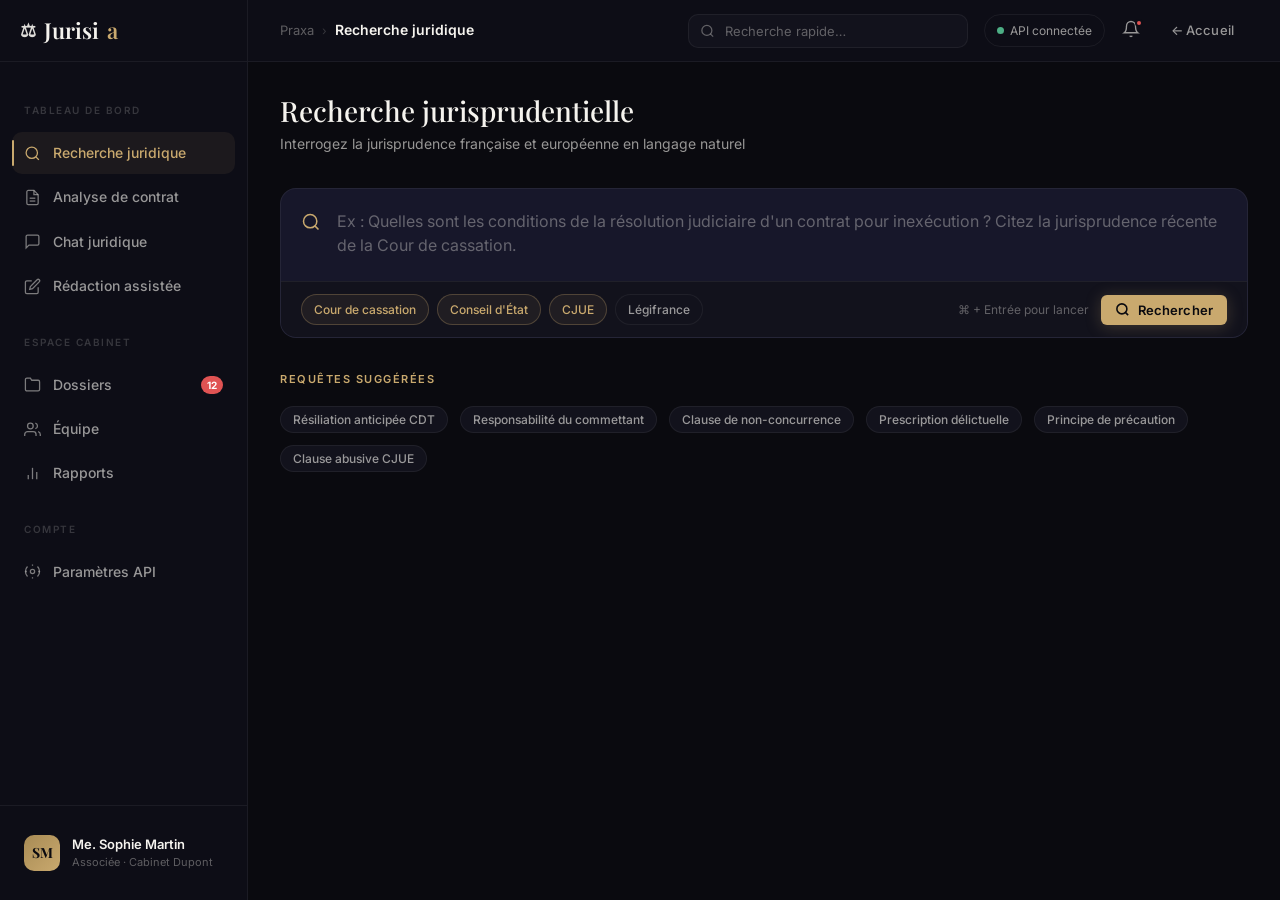
==== commit b3f775d4: "rebranding: Jurisia → Praxa" ====
--- a/dashboard.html
+++ b/dashboard.html
@@ -3,7 +3,7 @@
 <head>
   <meta charset="UTF-8" />
   <meta name="viewport" content="width=device-width, initial-scale=1.0" />
-  <title>Jurisia — Dashboard</title>
+  <title>Praxa — Dashboard</title>
   <link rel="stylesheet" href="styles.css" />
 </head>
 <body>
@@ -74,7 +74,7 @@
   <!-- ══ TOPBAR ══ -->
   <header class="topbar">
     <div class="topbar-breadcrumb">
-      <span class="breadcrumb-root">Jurisia</span>
+      <span class="breadcrumb-root">Praxa</span>
       <span class="breadcrumb-sep">›</span>
       <span class="breadcrumb-current" id="breadcrumbCurrent">Recherche juridique</span>
     </div>
@@ -396,7 +396,7 @@
               <div class="message-avatar">⚖</div>
               <div>
                 <div class="message-bubble md-content">
-                  <p>Bonjour, Maître Martin. Je suis <strong>Jurisia</strong>, votre assistant juridique IA spécialisé en droit français et européen.</p>
+                  <p>Bonjour, Maître Martin. Je suis <strong>Praxa</strong>, votre assistant juridique IA spécialisé en droit français et européen.</p>
                   <p>Je peux vous aider à :</p>
                   <ul>
                     <li>Rechercher et analyser la jurisprudence (Cass., CE, CJUE)</li>
@@ -406,7 +406,7 @@
                   </ul>
                   <p>Comment puis-je vous assister aujourd'hui ?</p>
                 </div>
-                <div class="message-time">Jurisia · maintenant</div>
+                <div class="message-time">Praxa · maintenant</div>
               </div>
             </div>
           </div>
@@ -434,7 +434,7 @@
               </button>
             </div>
             <div style="margin-top:var(--space-2);font-size:11px;color:var(--text-4);text-align:center;">
-              Jurisia peut faire des erreurs. Vérifiez les informations juridiques importantes auprès des sources officielles.
+              Praxa peut faire des erreurs. Vérifiez les informations juridiques importantes auprès des sources officielles.
             </div>
           </div>
         </div>
@@ -523,7 +523,7 @@
             ></textarea>
             <!-- AI suggestion overlay -->
             <div class="ai-suggestion-overlay hidden" id="aiSuggestionBox">
-              <div class="suggestion-header">✦ Suggestion Jurisia</div>
+              <div class="suggestion-header">✦ Suggestion Praxa</div>
               <div class="suggestion-text" id="suggestionText">Chargement…</div>
               <div class="suggestion-actions">
                 <button class="btn btn-primary btn-sm" id="acceptSuggestion">Insérer</button>
@@ -812,7 +812,7 @@
       </button>
     </div>
     <div class="modal-body">
-      <p>Entrez votre clé API Anthropic pour utiliser Jurisia. Elle est stockée uniquement dans votre navigateur.</p>
+      <p>Entrez votre clé API Anthropic pour utiliser Praxa. Elle est stockée uniquement dans votre navigateur.</p>
       <div class="modal-field">
         <label class="modal-label">Clé API Anthropic</label>
         <input type="password" class="input" id="modalApiKey" placeholder="sk-ant-api03-…" autocomplete="off" />
--- a/styles.css
+++ b/styles.css
@@ -1,5 +1,5 @@
 /* ============================================================
-   Jurisia — Design System
+   Praxa — Design System
    Luxury French Legal SaaS · Dark Edition
    ============================================================ */
 
